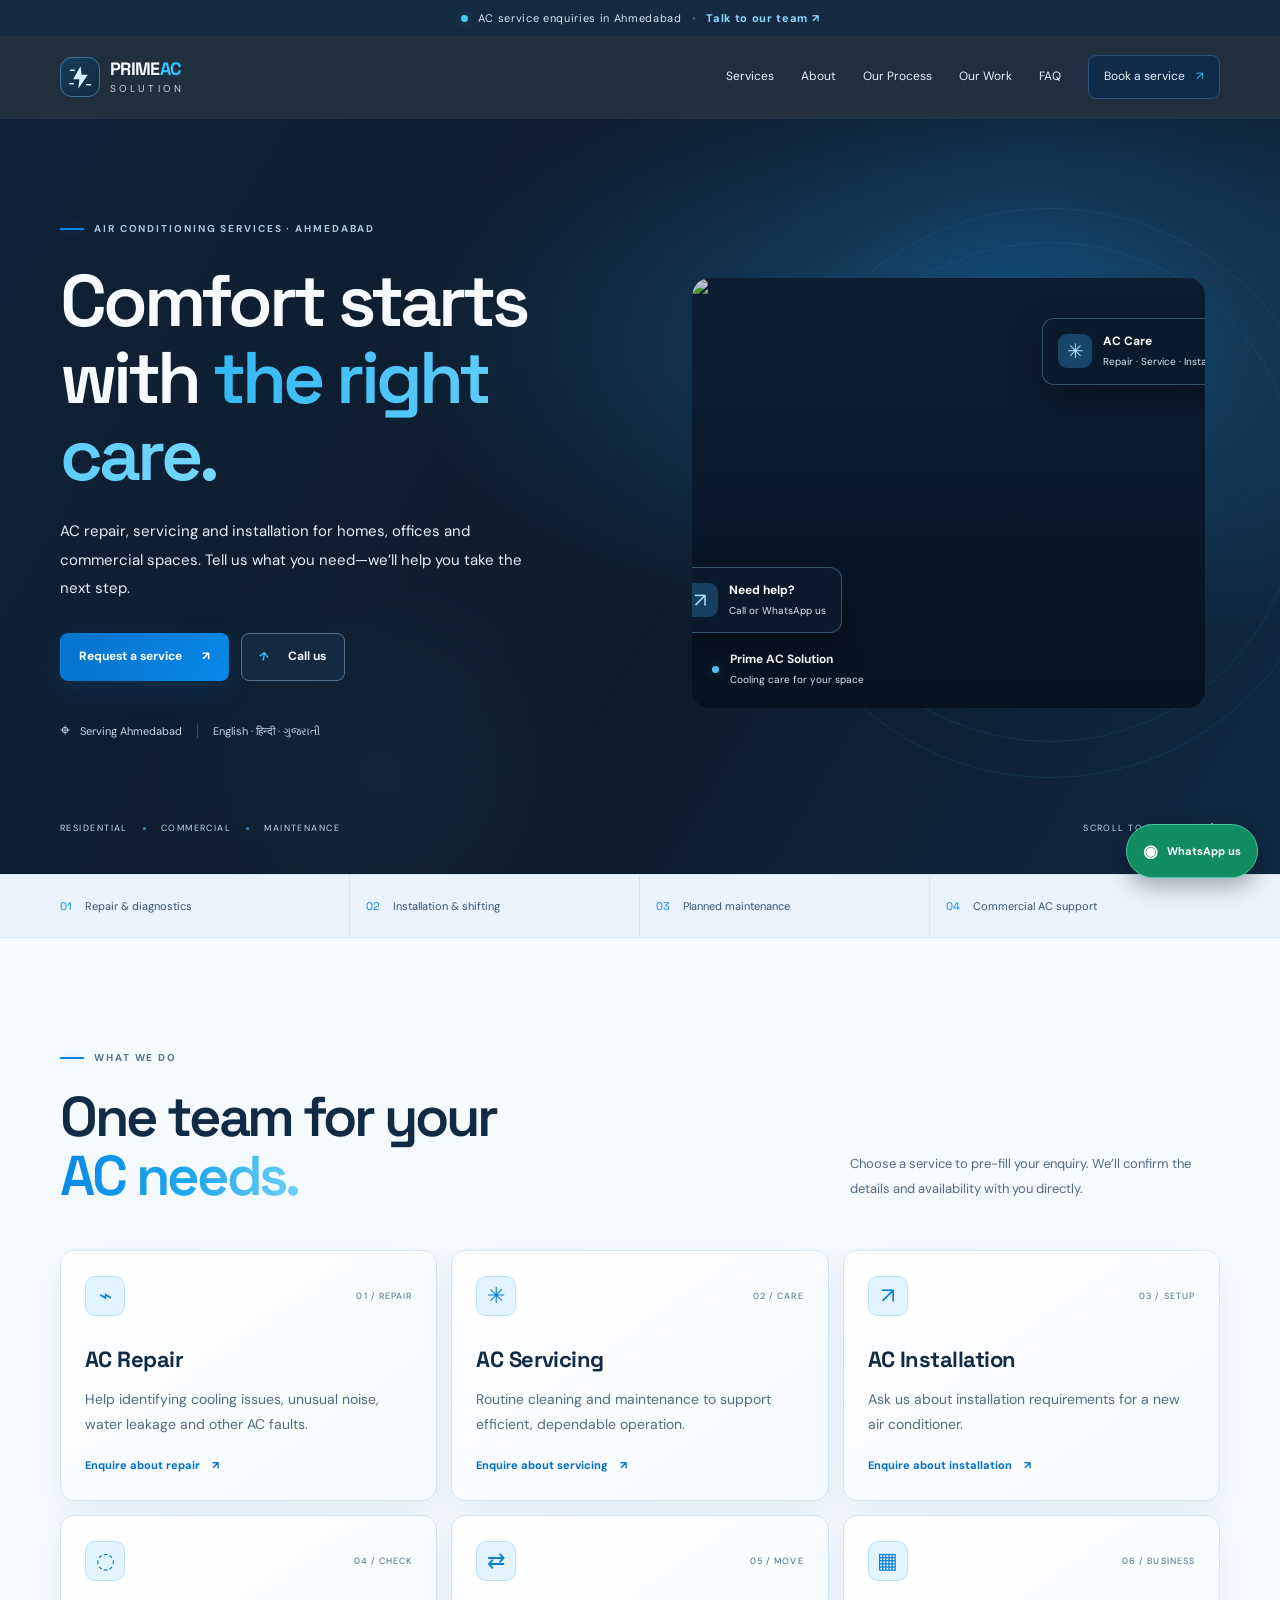
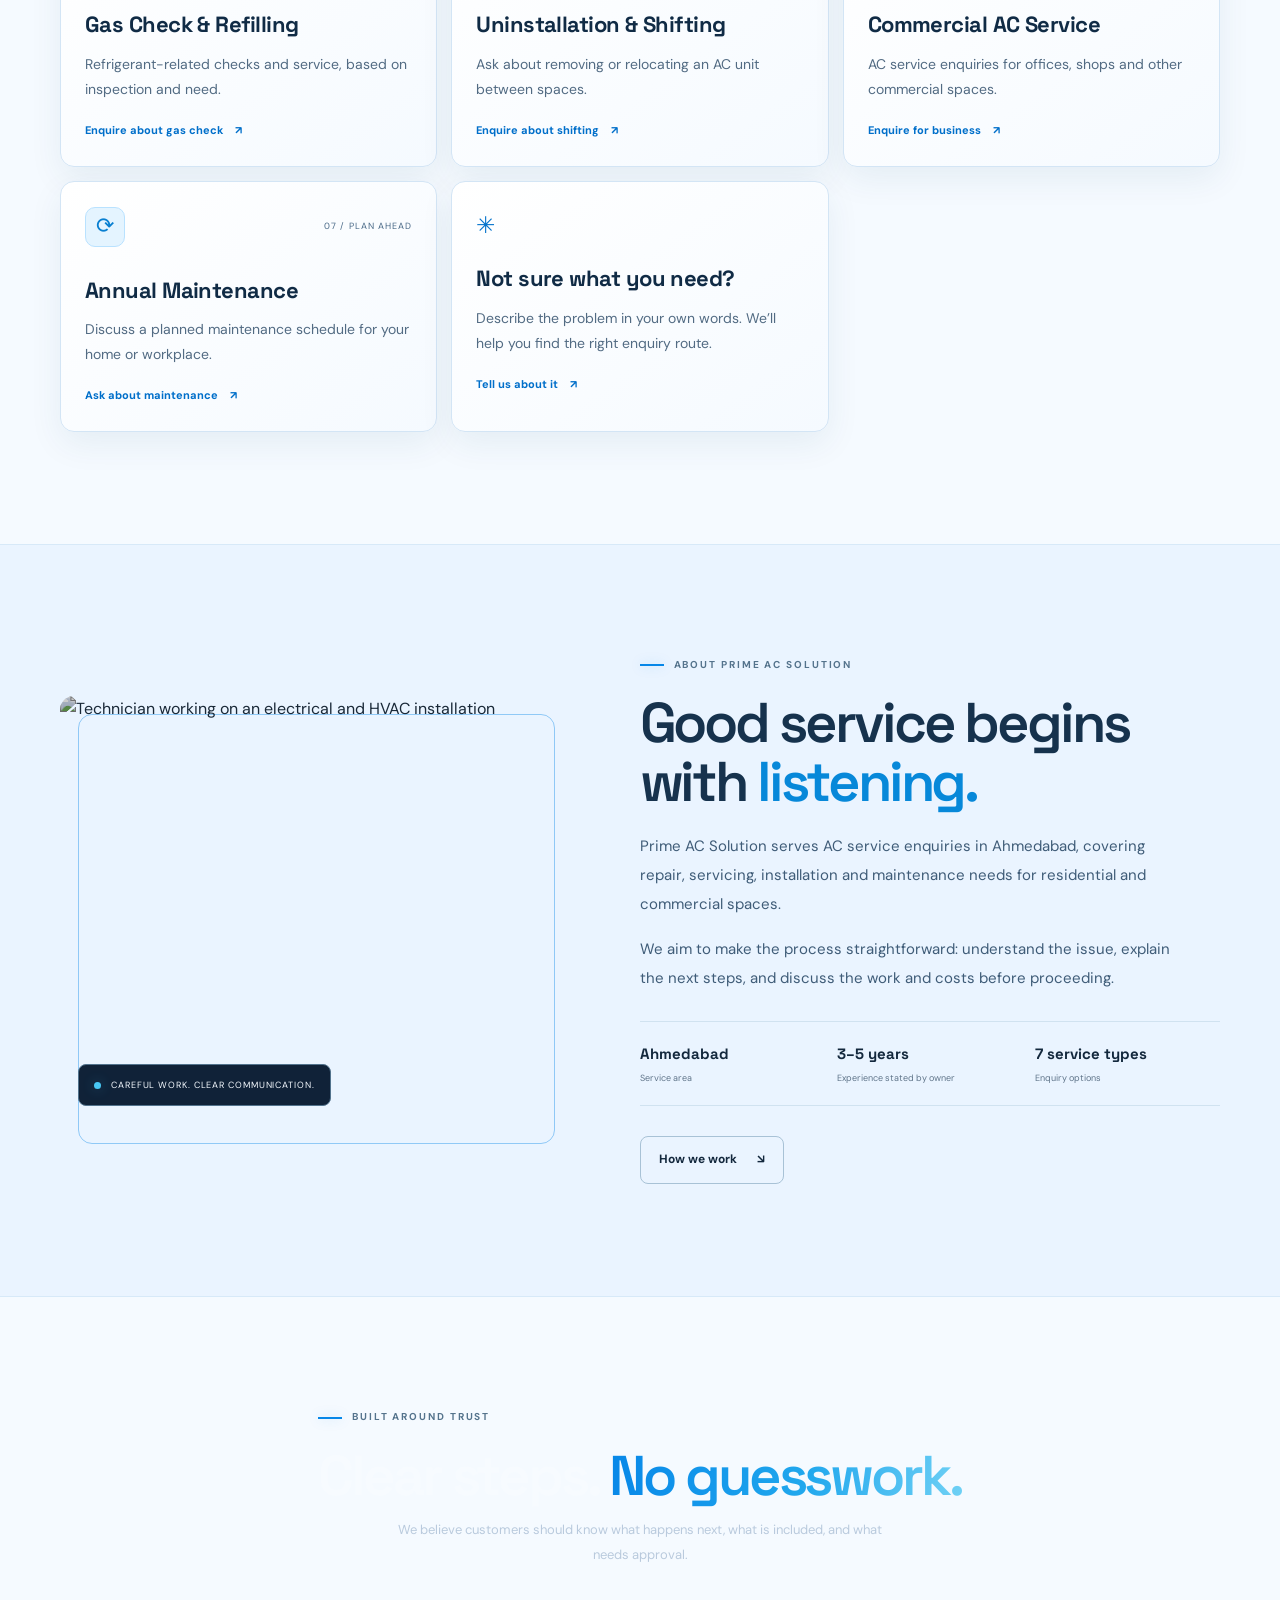
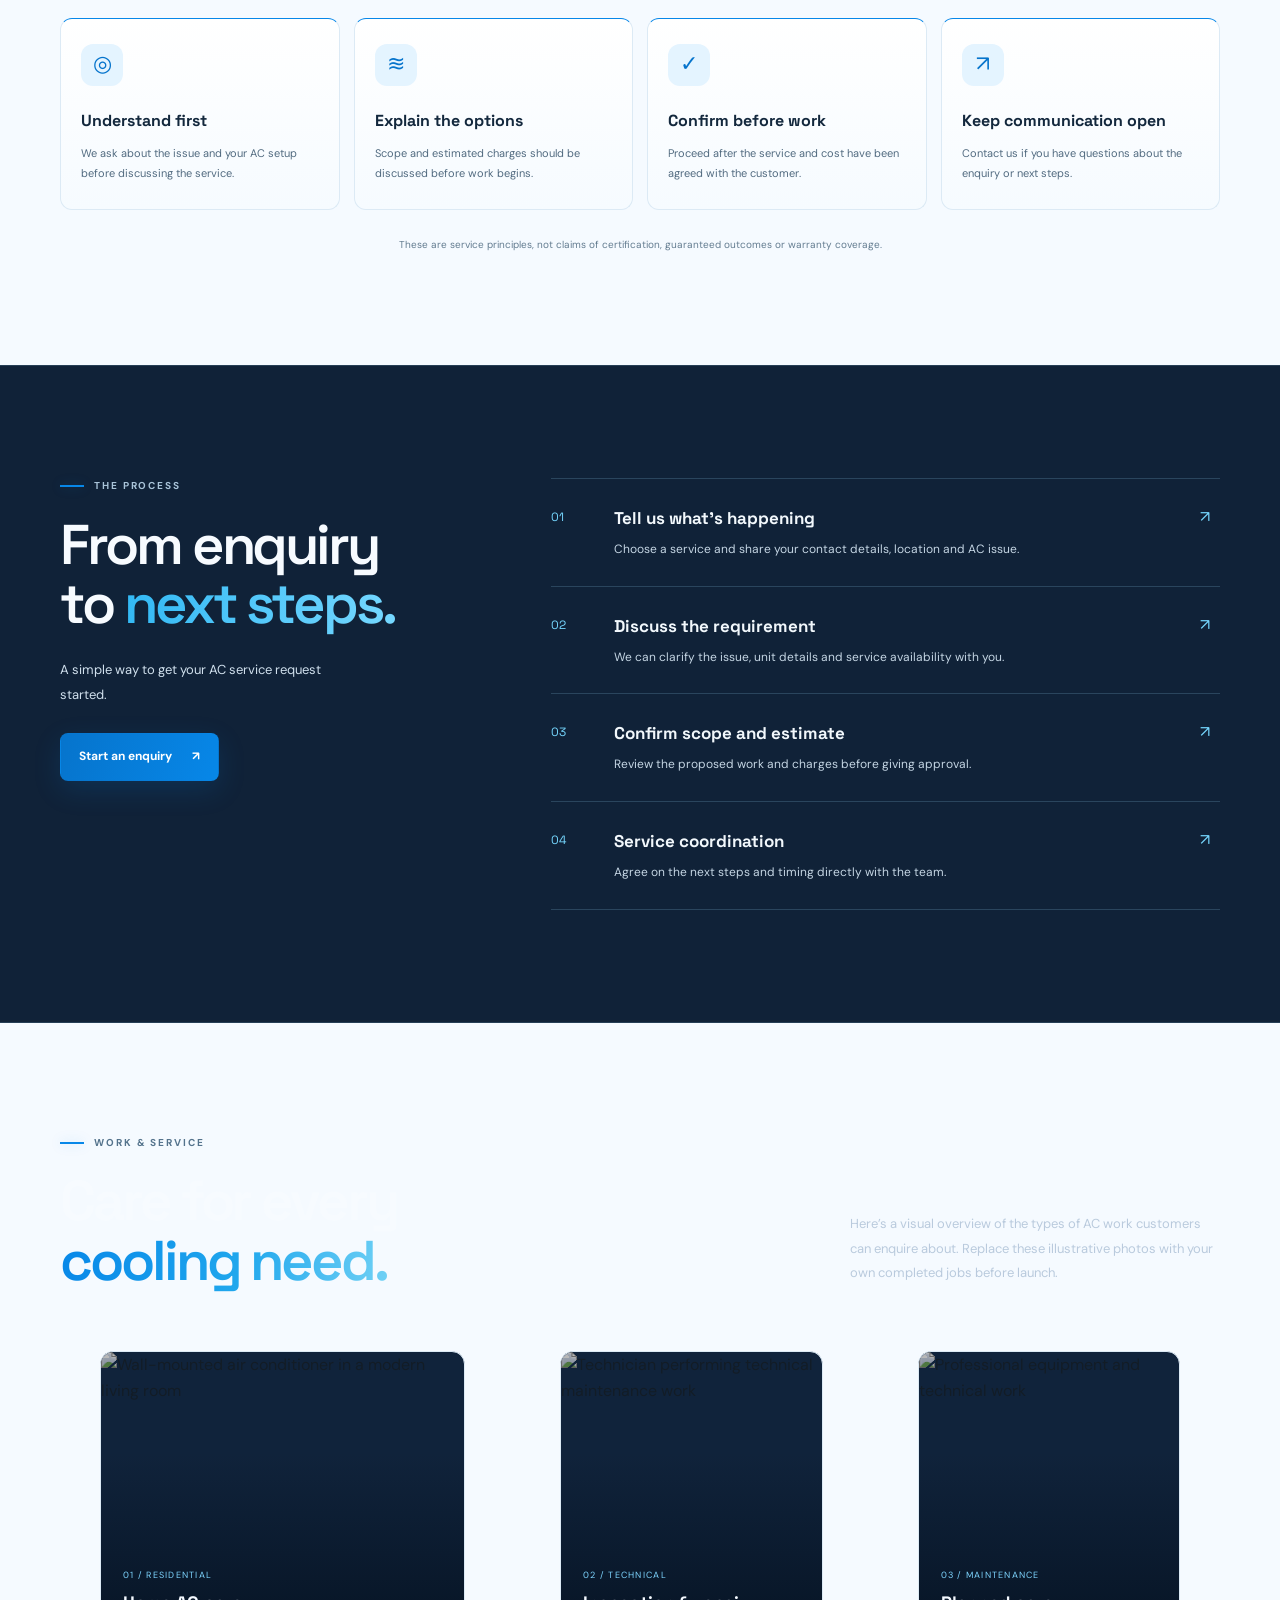
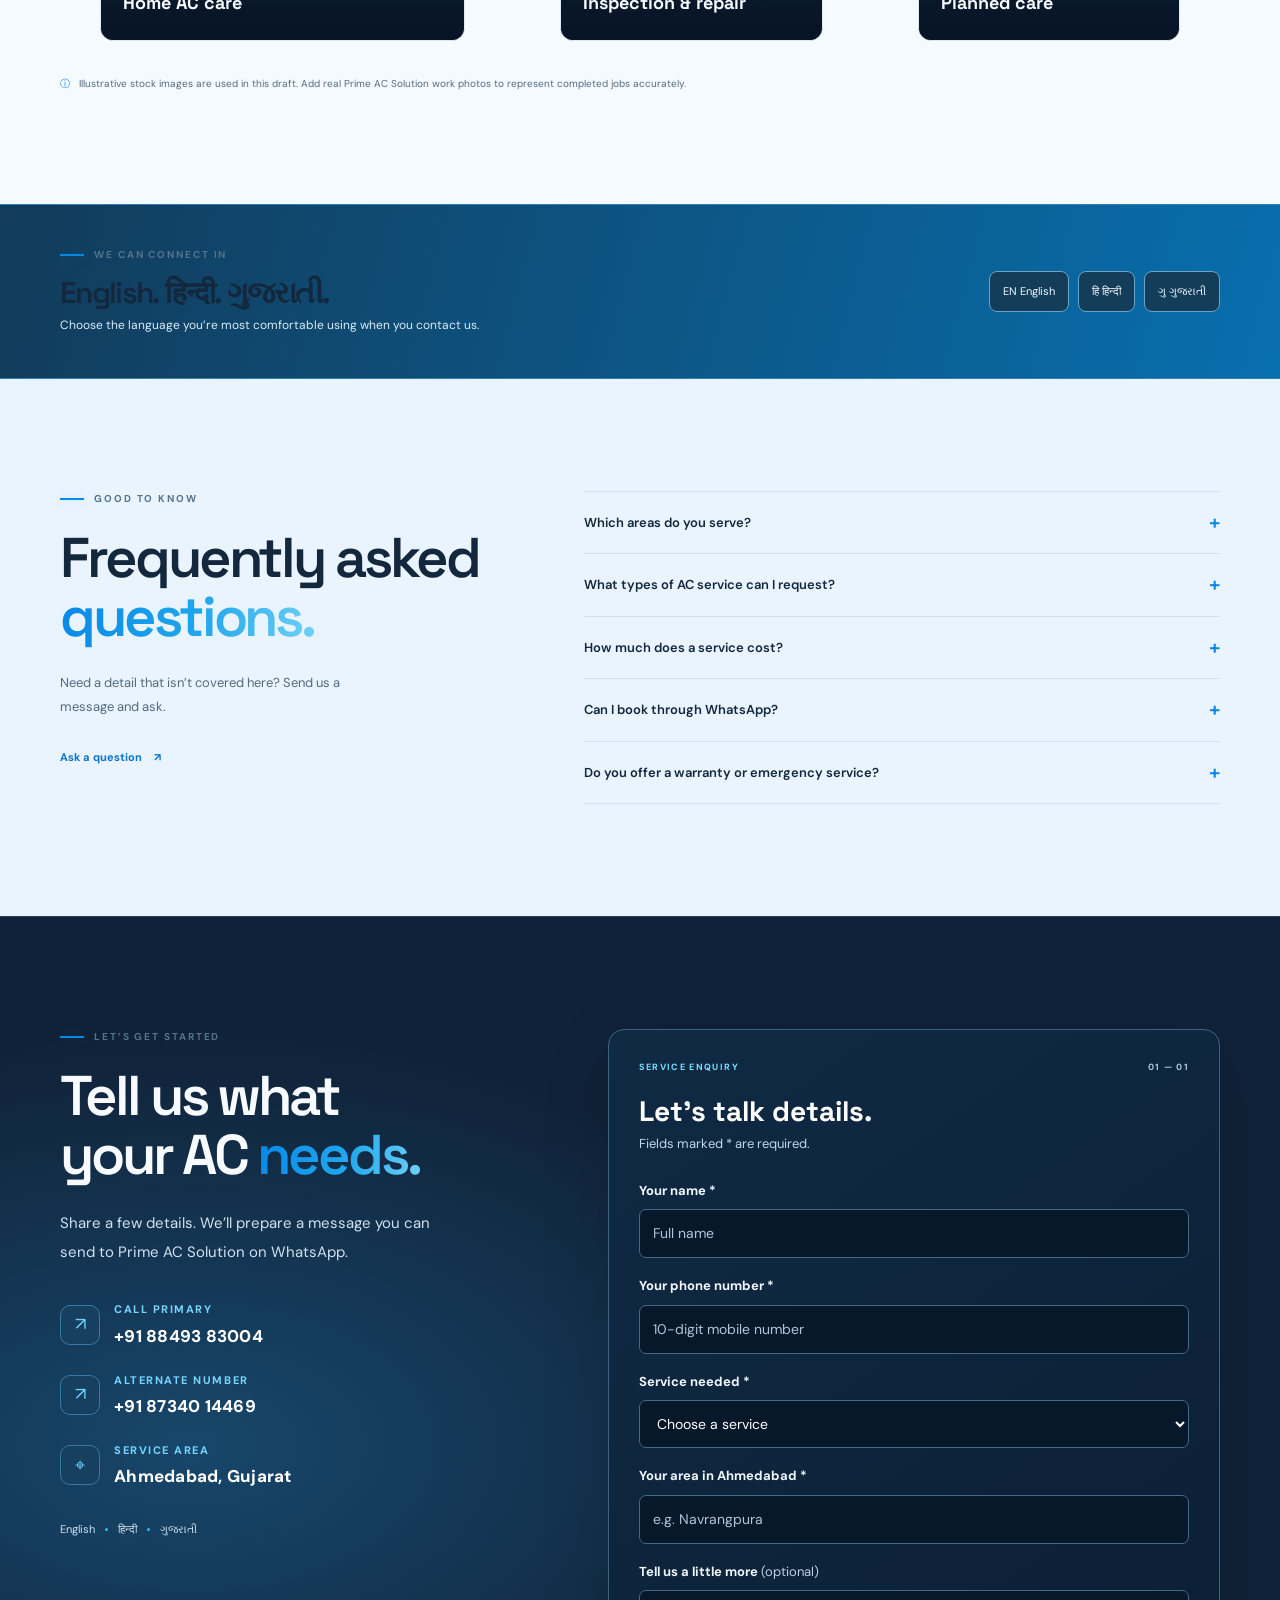
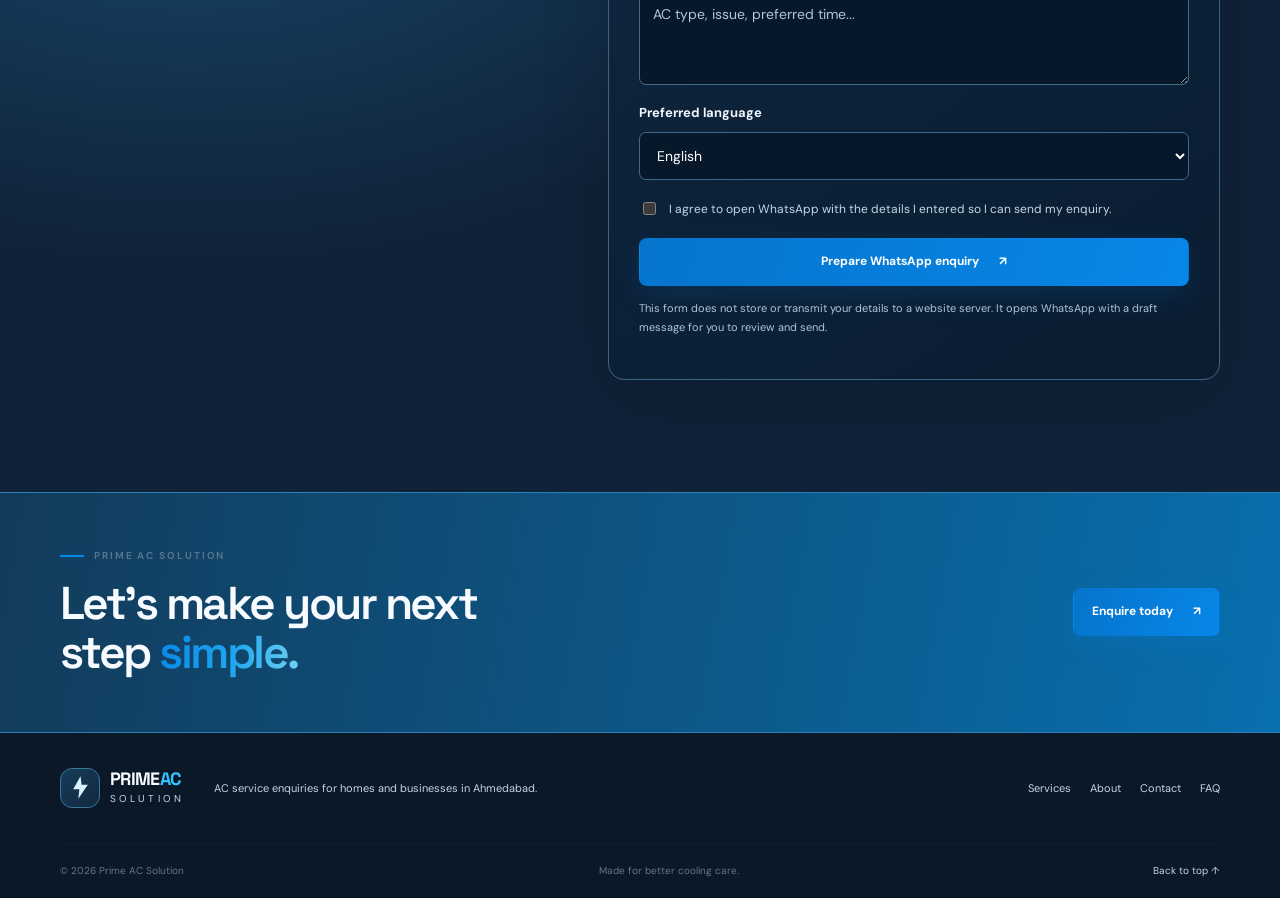
==== index.html @ 71dcffc2 "Add files via upload" ====
<!DOCTYPE html>
<html lang="en">
<head>
  <meta charset="UTF-8">
  <meta name="viewport" content="width=device-width, initial-scale=1.0">
  <meta name="theme-color" content="#071426">
  <meta name="description" content="Prime AC Solution provides AC repair, servicing, installation, refrigerant checks, shifting, commercial AC service and annual maintenance in Ahmedabad. Contact us by phone or WhatsApp.">
  <meta name="keywords" content="AC repair Ahmedabad, AC service Ahmedabad, AC installation, commercial AC maintenance, Prime AC Solution">
  <meta property="og:title" content="Prime AC Solution | Cooling, Done Right">
  <meta property="og:description" content="AC repair, servicing and installation in Ahmedabad. Call or WhatsApp to enquire.">
  <meta property="og:type" content="website">
  <title>Prime AC Solution | AC Repair & Service in Ahmedabad</title>
  <link rel="preconnect" href="https://fonts.googleapis.com">
  <link rel="preconnect" href="https://fonts.gstatic.com" crossorigin>
  <link href="https://fonts.googleapis.com/css2?family=DM+Sans:wght@400;500;600;700&family=Space+Grotesk:wght@400;500;600;700&display=swap" rel="stylesheet">
  <link rel="stylesheet" href="style.css">
  <script type="application/ld+json">
  {
    "@context": "https://schema.org",
    "@type": "HVACBusiness",
    "name": "Prime AC Solution",
    "telephone": "+918849383004",
    "areaServed": {"@type":"City","name":"Ahmedabad"},
    "description": "Air conditioning repair, servicing, installation and maintenance enquiries in Ahmedabad."
  }
  </script>
</head>
<body>
  <div class="announcement"><span class="pulse-dot"></span> AC service enquiries in Ahmedabad <span class="announcement-sep">•</span> <a href="#contact">Talk to our team <span aria-hidden="true">↗</span></a></div>
  <header class="site-header" id="top">
    <nav class="nav wrap" aria-label="Main navigation">
      <a class="brand" href="#top" aria-label="Prime AC Solution home">
        <span class="brand-mark"><svg viewBox="0 0 48 48" aria-hidden="true"><path d="M24 4 11 27h11l-2 17 17-25H26l-2-15Z" fill="currentColor"/><path d="M6 11h7M35 37h7M5 35h6" stroke="currentColor" stroke-width="2.5" stroke-linecap="round"/></svg></span>
        <span class="brand-copy"><strong>PRIME<span>AC</span></strong><small>SOLUTION</small></span>
      </a>
      <button class="nav-toggle" id="navToggle" aria-expanded="false" aria-controls="navLinks" aria-label="Open menu"><span></span><span></span></button>
      <div class="nav-links" id="navLinks">
        <a href="#services">Services</a><a href="#about">About</a><a href="#process">Our Process</a><a href="#work">Our Work</a><a href="#faq">FAQ</a>
        <a class="nav-cta" href="#contact">Book a service <span>↗</span></a>
      </div>
    </nav>
  </header>

  <main>
    <section class="hero section-pad" id="home">
      <div class="hero-glow glow-one"></div><div class="hero-glow glow-two"></div>
      <div class="wrap hero-grid">
        <div class="hero-copy reveal">
          <div class="eyebrow"><span class="eyebrow-line"></span> AIR CONDITIONING SERVICES · AHMEDABAD</div>
          <h1>Comfort starts<br>with <span class="gradient-text">the right care.</span></h1>
          <p class="hero-lede">AC repair, servicing and installation for homes, offices and commercial spaces. Tell us what you need—we’ll help you take the next step.</p>
          <div class="hero-actions">
            <a class="button button-primary" href="#contact">Request a service <span>↗</span></a>
            <a class="button button-ghost" href="tel:+918849383004"><span class="phone-icon">↗</span> Call us</a>
          </div>
          <div class="hero-meta"><span class="meta-icon">⌖</span><span>Serving Ahmedabad</span><span class="meta-divider"></span><span>English · हिन्दी · ગુજરાતી</span></div>
        </div>
        <div class="hero-visual reveal reveal-delay">
          <div class="visual-frame">
            <img src="assets/ac-wallpaper.jpg" alt="Wall-mounted split air conditioner in a modern dark blue living room" fetchpriority="high">
            <div class="visual-shade"></div>
            <div class="visual-label"><span class="status-light"></span><span><b>Prime AC Solution</b><small>Cooling care for your space</small></span></div>
            <div class="floating-chip chip-top"><span class="chip-icon">✳</span><span><b>AC Care</b><small>Repair · Service · Install</small></span></div>
            <div class="floating-chip chip-bottom"><span class="chip-icon blue-icon">↗</span><span><b>Need help?</b><small>Call or WhatsApp us</small></span></div>
            <div class="visual-outline"></div>
          </div>
          <div class="hero-orbit orbit-a"></div><div class="hero-orbit orbit-b"></div>
        </div>
      </div>
      <div class="wrap hero-bottom"><span>RESIDENTIAL</span><i></i><span>COMMERCIAL</span><i></i><span>MAINTENANCE</span><div class="scroll-cue">SCROLL TO EXPLORE <span>↓</span></div></div>
    </section>

    <section class="service-strip">
      <div class="wrap strip-inner"><div><span class="strip-number">01</span><span>Repair & diagnostics</span></div><div><span class="strip-number">02</span><span>Installation & shifting</span></div><div><span class="strip-number">03</span><span>Planned maintenance</span></div><div><span class="strip-number">04</span><span>Commercial AC support</span></div></div>
    </section>

    <section class="section-pad services-section" id="services">
      <div class="wrap">
        <div class="section-heading reveal"><div><div class="eyebrow"><span class="eyebrow-line"></span> WHAT WE DO</div><h2>One team for your<br><span class="gradient-text">AC needs.</span></h2></div><p>Choose a service to pre-fill your enquiry. We’ll confirm the details and availability with you directly.</p></div>
        <div class="services-grid">
          <article class="service-card reveal"><div class="service-top"><span class="service-icon">⌁</span><span class="service-index">01 / REPAIR</span></div><h3>AC Repair</h3><p>Help identifying cooling issues, unusual noise, water leakage and other AC faults.</p><button class="text-link service-select" data-service="AC Repair">Enquire about repair <span>↗</span></button><div class="card-glow"></div></article>
          <article class="service-card reveal"><div class="service-top"><span class="service-icon">✳</span><span class="service-index">02 / CARE</span></div><h3>AC Servicing</h3><p>Routine cleaning and maintenance to support efficient, dependable operation.</p><button class="text-link service-select" data-service="AC Servicing">Enquire about servicing <span>↗</span></button><div class="card-glow"></div></article>
          <article class="service-card reveal"><div class="service-top"><span class="service-icon">↗</span><span class="service-index">03 / SETUP</span></div><h3>AC Installation</h3><p>Ask us about installation requirements for a new air conditioner.</p><button class="text-link service-select" data-service="AC Installation">Enquire about installation <span>↗</span></button><div class="card-glow"></div></article>
          <article class="service-card reveal"><div class="service-top"><span class="service-icon">◌</span><span class="service-index">04 / CHECK</span></div><h3>Gas Check & Refilling</h3><p>Refrigerant-related checks and service, based on inspection and need.</p><button class="text-link service-select" data-service="Gas Check & Refilling">Enquire about gas check <span>↗</span></button><div class="card-glow"></div></article>
          <article class="service-card reveal"><div class="service-top"><span class="service-icon">⇄</span><span class="service-index">05 / MOVE</span></div><h3>Uninstallation & Shifting</h3><p>Ask about removing or relocating an AC unit between spaces.</p><button class="text-link service-select" data-service="Uninstallation & Shifting">Enquire about shifting <span>↗</span></button><div class="card-glow"></div></article>
          <article class="service-card reveal"><div class="service-top"><span class="service-icon">▦</span><span class="service-index">06 / BUSINESS</span></div><h3>Commercial AC Service</h3><p>AC service enquiries for offices, shops and other commercial spaces.</p><button class="text-link service-select" data-service="Commercial AC Service">Enquire for business <span>↗</span></button><div class="card-glow"></div></article>
          <article class="service-card service-card-wide reveal"><div class="service-top"><span class="service-icon">⟳</span><span class="service-index">07 / PLAN AHEAD</span></div><h3>Annual Maintenance</h3><p>Discuss a planned maintenance schedule for your home or workplace.</p><button class="text-link service-select" data-service="Annual Maintenance">Ask about maintenance <span>↗</span></button><div class="card-glow"></div></article>
          <article class="service-card service-note reveal"><span class="note-spark">✳</span><h3>Not sure what you need?</h3><p>Describe the problem in your own words. We’ll help you find the right enquiry route.</p><a class="text-link" href="#contact">Tell us about it <span>↗</span></a></article>
        </div>
      </div>
    </section>

    <section class="about-section section-pad" id="about">
      <div class="wrap about-grid">
        <div class="about-visual reveal">
          <img src="https://images.unsplash.com/photo-1621905251189-08b45d6a269e?auto=format&fit=crop&w=1100&q=85" alt="Technician working on an electrical and HVAC installation" loading="lazy">
          <div class="about-photo-tag"><span class="tag-dot"></span> CAREFUL WORK. CLEAR COMMUNICATION.</div>
          <div class="about-deco"></div>
        </div>
        <div class="about-copy reveal reveal-delay">
          <div class="eyebrow"><span class="eyebrow-line"></span> ABOUT PRIME AC SOLUTION</div>
          <h2>Good service begins<br>with <span class="gradient-text">listening.</span></h2>
          <p>Prime AC Solution serves AC service enquiries in Ahmedabad, covering repair, servicing, installation and maintenance needs for residential and commercial spaces.</p>
          <p>We aim to make the process straightforward: understand the issue, explain the next steps, and discuss the work and costs before proceeding.</p>
          <div class="about-facts"><div><b>Ahmedabad</b><span>Service area</span></div><div><b>3–5 years</b><span>Experience stated by owner</span></div><div><b>7 service types</b><span>Enquiry options</span></div></div>
          <a class="button button-outline" href="#process">How we work <span>↘</span></a>
        </div>
      </div>
    </section>

    <section class="trust-section section-pad">
      <div class="wrap">
        <div class="section-heading centered reveal"><div><div class="eyebrow"><span class="eyebrow-line"></span> BUILT AROUND TRUST</div><h2>Clear steps. <span class="gradient-text">No guesswork.</span></h2></div><p>We believe customers should know what happens next, what is included, and what needs approval.</p></div>
        <div class="trust-grid">
          <div class="trust-item reveal"><span class="trust-icon">◎</span><h3>Understand first</h3><p>We ask about the issue and your AC setup before discussing the service.</p></div>
          <div class="trust-item reveal"><span class="trust-icon">≋</span><h3>Explain the options</h3><p>Scope and estimated charges should be discussed before work begins.</p></div>
          <div class="trust-item reveal"><span class="trust-icon">✓</span><h3>Confirm before work</h3><p>Proceed after the service and cost have been agreed with the customer.</p></div>
          <div class="trust-item reveal"><span class="trust-icon">↗</span><h3>Keep communication open</h3><p>Contact us if you have questions about the enquiry or next steps.</p></div>
        </div>
        <p class="trust-footnote">These are service principles, not claims of certification, guaranteed outcomes or warranty coverage.</p>
      </div>
    </section>

    <section class="process-section section-pad" id="process">
      <div class="wrap process-grid">
        <div class="process-intro reveal"><div class="eyebrow"><span class="eyebrow-line"></span> THE PROCESS</div><h2>From enquiry<br>to <span class="gradient-text">next steps.</span></h2><p>A simple way to get your AC service request started.</p><a href="#contact" class="button button-primary">Start an enquiry <span>↗</span></a></div>
        <div class="process-list">
          <article class="process-step reveal"><span class="process-no">01</span><div><h3>Tell us what’s happening</h3><p>Choose a service and share your contact details, location and AC issue.</p></div><span class="process-arrow">↗</span></article>
          <article class="process-step reveal"><span class="process-no">02</span><div><h3>Discuss the requirement</h3><p>We can clarify the issue, unit details and service availability with you.</p></div><span class="process-arrow">↗</span></article>
          <article class="process-step reveal"><span class="process-no">03</span><div><h3>Confirm scope and estimate</h3><p>Review the proposed work and charges before giving approval.</p></div><span class="process-arrow">↗</span></article>
          <article class="process-step reveal"><span class="process-no">04</span><div><h3>Service coordination</h3><p>Agree on the next steps and timing directly with the team.</p></div><span class="process-arrow">↗</span></article>
        </div>
      </div>
    </section>

    <section class="work-section section-pad" id="work">
      <div class="wrap">
        <div class="section-heading reveal"><div><div class="eyebrow"><span class="eyebrow-line"></span> WORK & SERVICE</div><h2>Care for every<br><span class="gradient-text">cooling need.</span></h2></div><p>Here’s a visual overview of the types of AC work customers can enquire about. Replace these illustrative photos with your own completed jobs before launch.</p></div>
        <div class="work-grid">
          <figure class="work-card work-large reveal"><img src="assets/ac-wallpaper.jpg" alt="Wall-mounted air conditioner in a modern living room" loading="lazy"><figcaption><span>01 / RESIDENTIAL</span><b>Home AC care</b></figcaption></figure>
          <figure class="work-card reveal"><img src="https://images.unsplash.com/photo-1581092160562-40aa08e78837?auto=format&fit=crop&w=900&q=80" alt="Technician performing technical maintenance work" loading="lazy"><figcaption><span>02 / TECHNICAL</span><b>Inspection & repair</b></figcaption></figure>
          <figure class="work-card reveal"><img src="https://images.unsplash.com/photo-1581092921461-eab62e97a780?auto=format&fit=crop&w=900&q=80" alt="Professional equipment and technical work" loading="lazy"><figcaption><span>03 / MAINTENANCE</span><b>Planned care</b></figcaption></figure>
        </div>
        <div class="gallery-notice"><span>ⓘ</span> Illustrative stock images are used in this draft. Add real Prime AC Solution work photos to represent completed jobs accurately.</div>
      </div>
    </section>

    <section class="language-section">
      <div class="wrap language-inner"><div><div class="eyebrow"><span class="eyebrow-line"></span> WE CAN CONNECT IN</div><h2>English. हिन्दी. ગુજરાતી.</h2><p>Choose the language you’re most comfortable using when you contact us.</p></div><div class="language-badges"><span>EN English</span><span>हि हिन्दी</span><span>ગુ ગુજરાતી</span></div></div>
    </section>

    <section class="faq-section section-pad" id="faq">
      <div class="wrap faq-grid">
        <div class="reveal"><div class="eyebrow"><span class="eyebrow-line"></span> GOOD TO KNOW</div><h2>Frequently asked<br><span class="gradient-text">questions.</span></h2><p>Need a detail that isn’t covered here? Send us a message and ask.</p><a href="#contact" class="text-link">Ask a question <span>↗</span></a></div>
        <div class="faq-list reveal reveal-delay">
          <details><summary>Which areas do you serve?<span>+</span></summary><p>Prime AC Solution currently lists Ahmedabad as its service area. Contact us with your locality to confirm availability.</p></details>
          <details><summary>What types of AC service can I request?<span>+</span></summary><p>You can enquire about AC repair, servicing, installation, gas checks and refilling, uninstallation and shifting, commercial AC service, and annual maintenance.</p></details>
          <details><summary>How much does a service cost?<span>+</span></summary><p>Costs depend on the AC, issue and work required. Contact us with details so the scope and estimate can be discussed before work begins.</p></details>
          <details><summary>Can I book through WhatsApp?<span>+</span></summary><p>Yes. Fill in the enquiry form and it will prepare a WhatsApp message for you to review and send. Your request is not submitted until you send that message.</p></details>
          <details><summary>Do you offer a warranty or emergency service?<span>+</span></summary><p>Please contact the team to confirm current warranty terms, urgent availability and any applicable conditions.</p></details>
        </div>
      </div>
    </section>

    <section class="contact-section section-pad" id="contact">
      <div class="wrap contact-grid">
        <div class="contact-copy reveal"><div class="eyebrow"><span class="eyebrow-line"></span> LET’S GET STARTED</div><h2>Tell us what<br>your AC <span class="gradient-text">needs.</span></h2><p>Share a few details. We’ll prepare a message you can send to Prime AC Solution on WhatsApp.</p>
          <div class="contact-method"><span class="method-icon">↗</span><div><small>CALL PRIMARY</small><a href="tel:+918849383004">+91 88493 83004</a></div></div>
          <div class="contact-method"><span class="method-icon">↗</span><div><small>ALTERNATE NUMBER</small><a href="tel:+918734014469">+91 87340 14469</a></div></div>
          <div class="contact-method"><span class="method-icon">⌖</span><div><small>SERVICE AREA</small><span>Ahmedabad, Gujarat</span></div></div>
          <div class="contact-language">English <i></i> हिन्दी <i></i> ગુજરાતી</div>
        </div>
        <form class="booking-form reveal reveal-delay" id="bookingForm">
          <div class="form-top"><span>SERVICE ENQUIRY</span><span class="form-step">01 — 01</span></div>
          <h3>Let’s talk details.</h3>
          <p class="form-intro">Fields marked * are required.</p>
          <div class="form-row"><label for="name">Your name *</label><input id="name" name="name" autocomplete="name" placeholder="Full name" required maxlength="80"></div>
          <div class="form-row"><label for="phone">Your phone number *</label><input id="phone" name="phone" type="tel" inputmode="tel" autocomplete="tel" placeholder="10-digit mobile number" required pattern="[0-9 +()-]{10,18}" maxlength="18"></div>
          <div class="form-row"><label for="service">Service needed *</label><select id="service" name="service" required><option value="">Choose a service</option><option>AC Repair</option><option>AC Servicing</option><option>AC Installation</option><option>Gas Check & Refilling</option><option>Uninstallation & Shifting</option><option>Commercial AC Service</option><option>Annual Maintenance</option><option>Not sure / Other</option></select></div>
          <div class="form-row"><label for="locality">Your area in Ahmedabad *</label><input id="locality" name="locality" placeholder="e.g. Navrangpura" required maxlength="100"></div>
          <div class="form-row"><label for="message">Tell us a little more <span>(optional)</span></label><textarea id="message" name="message" rows="3" placeholder="AC type, issue, preferred time..." maxlength="600"></textarea></div>
          <div class="form-row"><label for="language">Preferred language</label><select id="language" name="language"><option>English</option><option>Hindi</option><option>Gujarati</option></select></div>
          <label class="consent"><input type="checkbox" id="consent" required><span>I agree to open WhatsApp with the details I entered so I can send my enquiry.</span></label>
          <button class="button button-primary form-submit" type="submit">Prepare WhatsApp enquiry <span>↗</span></button>
          <p class="form-privacy">This form does not store or transmit your details to a website server. It opens WhatsApp with a draft message for you to review and send.</p>
          <p class="form-status" id="formStatus" role="status" aria-live="polite"></p>
        </form>
      </div>
    </section>

    <section class="final-cta"><div class="wrap final-cta-inner"><div><div class="eyebrow"><span class="eyebrow-line"></span> PRIME AC SOLUTION</div><h2>Let’s make your next<br>step <span class="gradient-text">simple.</span></h2></div><a class="button button-primary" href="#contact">Enquire today <span>↗</span></a></div></section>
  </main>

  <footer class="footer">
    <div class="wrap footer-main">
      <a class="brand footer-brand" href="#top"><span class="brand-mark"><svg viewBox="0 0 48 48" aria-hidden="true"><path d="M24 4 11 27h11l-2 17 17-25H26l-2-15Z" fill="currentColor"/></svg></span><span class="brand-copy"><strong>PRIME<span>AC</span></strong><small>SOLUTION</small></span></a>
      <p>AC service enquiries for homes and businesses in Ahmedabad.</p>
      <div class="footer-links"><a href="#services">Services</a><a href="#about">About</a><a href="#contact">Contact</a><a href="#faq">FAQ</a></div>
    </div>
    <div class="wrap footer-bottom"><span>© <span id="year"></span> Prime AC Solution</span><span>Made for better cooling care.</span><a href="#top">Back to top ↑</a></div>
  </footer>

  <a class="floating-whatsapp" id="floatingWhatsApp" href="https://wa.me/918849383004" target="_blank" rel="noopener noreferrer" aria-label="Contact Prime AC Solution on WhatsApp"><span class="wa-symbol">◉</span><span>WhatsApp us</span></a>
  <button class="back-top" id="backTop" aria-label="Back to top">↑</button>
  <script src="script.js"></script>
</body>
</html>
---- style.css ----
:root {
  --bg: #071426; --bg-deep: #050d19; --panel: #0b1b30; --panel-2: #10233b;
  --blue: #248dff; --cyan: #53d5ff; --text: #f2f7ff; --muted: #9bacbf;
  --line: rgba(151, 184, 221, .16); --white: #fff; --radius: 18px;
  --font: "DM Sans", sans-serif; --display: "Space Grotesk", sans-serif;
}
* { box-sizing: border-box; }
html { scroll-behavior: smooth; scroll-padding-top: 90px; }
body { margin: 0; background: var(--bg); color: var(--text); font-family: var(--font); line-height: 1.65; overflow-x: hidden; }
body::selection { background: var(--blue); color: white; }
a { color: inherit; text-decoration: none; }
button, input, textarea, select { font: inherit; }
button, a { -webkit-tap-highlight-color: transparent; }
img { display: block; max-width: 100%; }
.wrap { width: min(1160px, calc(100% - 48px)); margin-inline: auto; }
.section-pad { padding: 112px 0; }
.announcement { display:flex; justify-content:center; align-items:center; gap:10px; min-height:36px; padding:7px 15px; background:#0c2038; color:#c3d5e9; font-size:11px; letter-spacing:.06em; }
.announcement a { color:var(--cyan); font-weight:700; }
.announcement-sep { color:#47617d; }
.pulse-dot,.status-light,.tag-dot { width:7px;height:7px;border-radius:50%;background:#4ee5a1;box-shadow:0 0 13px #4ee5a177;display:inline-block; }
.site-header { position:sticky; top:0; z-index:50; background:rgba(5,13,25,.82); backdrop-filter:blur(18px); border-bottom:1px solid var(--line); }
.nav { display:flex; align-items:center; justify-content:space-between; min-height:82px; gap:25px; }
.brand { display:inline-flex; align-items:center; gap:10px; flex-shrink:0; }
.brand-mark { width:40px;height:40px;display:grid;place-items:center;color:var(--cyan);background:linear-gradient(135deg,#123c67,#0a1d34);border:1px solid #2e75a7;border-radius:12px; }
.brand-mark svg { width:27px; }
.brand-copy { display:grid; line-height:1.05; }
.brand-copy strong { font-family:var(--display);font-size:18px;letter-spacing:.04em; }
.brand-copy strong span { color:var(--cyan); }
.brand-copy small { margin-top:5px;font-size:9px;letter-spacing:.32em;color:#91a8c1; }
.nav-links { display:flex;align-items:center;gap:27px;font-size:12px;color:#bac9da; }
.nav-links > a:not(.nav-cta):hover { color:var(--cyan); }
.nav-cta { padding:11px 15px;border:1px solid #2a527b;border-radius:8px;color:white;background:#102b48; }
.nav-cta span { color:var(--cyan);margin-left:8px; }
.nav-toggle { display:none; background:none;border:0;color:white; }
.hero { position:relative; overflow:hidden; padding-top:92px;padding-bottom:32px; background:radial-gradient(ellipse at 78% 30%,#0b2a4b 0,transparent 42%),linear-gradient(120deg,#071426 0%,#07172b 55%,#081b31 100%); }
.hero-grid { display:grid;grid-template-columns:1.02fr .98fr;align-items:center;gap:45px;min-height:500px;position:relative;z-index:2; }
.hero-copy { padding:10px 0 38px; }
.eyebrow { display:flex;align-items:center;gap:10px;color:#9fb6ce;font-size:10px;font-weight:700;letter-spacing:.19em; }
.eyebrow-line { width:24px;height:2px;background:var(--cyan);box-shadow:0 0 12px #53d5ff66; }
h1,h2,h3,p { margin-top:0; }
h1,h2 { font-family:var(--display);letter-spacing:-.055em;line-height:1.06;font-weight:600; }
h1 { margin:24px 0;font-size:clamp(48px,5.7vw,76px); }
h2 { font-size:clamp(36px,4.4vw,56px);margin:20px 0; }
.gradient-text { color:var(--cyan);background:linear-gradient(100deg,#f4f9ff 0%,#64d7ff 42%,#2788ff 100%);background-clip:text;-webkit-background-clip:text;-webkit-text-fill-color:transparent; }
.hero-lede { color:#a8b9cc;max-width:490px;font-size:15px;line-height:1.9; }
.hero-actions { display:flex;gap:12px;flex-wrap:wrap;margin-top:30px; }
.button { display:inline-flex;align-items:center;justify-content:center;gap:20px;min-height:48px;padding:13px 18px;border-radius:8px;font-weight:700;font-size:12px;cursor:pointer;transition:transform .25s,box-shadow .25s,background .25s;border:1px solid transparent; }
.button:hover { transform:translateY(-3px); }
.button-primary { color:white;background:linear-gradient(110deg,#1477e7,#26a9ff);box-shadow:0 9px 28px #087be533; }
.button-primary:hover { box-shadow:0 13px 34px #087be566; }
.button-ghost,.button-outline { color:#e5effb;border-color:#35516e;background:#0a1b30; }
.button-ghost:hover,.button-outline:hover { border-color:var(--cyan); }
.phone-icon { color:var(--cyan);transform:rotate(-35deg); }
.hero-meta { display:flex;align-items:center;gap:10px;color:#8298b0;font-size:11px;margin-top:35px; }
.meta-icon { color:var(--cyan);font-size:18px; }.meta-divider { height:14px;width:1px;background:#334a63;margin:0 5px; }
.hero-visual { position:relative;min-width:0;padding:18px 15px 26px 18px; }
.visual-frame { height:430px;position:relative;z-index:2;border-radius:18px;overflow:visible; }
.visual-frame > img { width:100%;height:100%;object-fit:cover;border-radius:18px;filter:saturate(.78) brightness(.77); }
.visual-shade { position:absolute;inset:0;border-radius:18px;background:linear-gradient(180deg,transparent 30%,#061323dd 100%); }
.visual-outline { position:absolute;inset:-9px;border:1px solid #50caff50;border-radius:22px;pointer-events:none; }
.visual-label { position:absolute;left:20px;bottom:20px;display:flex;align-items:center;gap:11px; }
.visual-label b,.floating-chip b { display:block;font-size:12px; }.visual-label small,.floating-chip small { display:block;color:#a6bbd0;font-size:10px;margin-top:2px; }
.floating-chip { position:absolute;z-index:4;display:flex;align-items:center;gap:11px;padding:13px 15px;border:1px solid #5474936b;border-radius:12px;background:#0b1b2deF;box-shadow:0 12px 35px #0005;backdrop-filter:blur(12px);animation:float 5s ease-in-out infinite; }
.chip-top { right:-22px;top:40px; }.chip-bottom { left:-24px;bottom:75px;animation-delay:-2.5s; }
.chip-icon { display:grid;place-items:center;width:34px;height:34px;border-radius:9px;background:#173d5d;color:var(--cyan);font-size:20px; }.blue-icon { background:#123a70;color:#74b9ff; }
.hero-orbit { position:absolute;border:1px solid #1f7cb533;border-radius:50%;pointer-events:none; }.orbit-a { width:500px;height:500px;right:-80px;top:-18px; }.orbit-b { width:570px;height:570px;right:-115px;top:-52px; }
.hero-glow { position:absolute;border-radius:50%;filter:blur(90px);opacity:.22;pointer-events:none; }.glow-one { width:270px;height:270px;background:#087be5;right:10%;top:12%; }.glow-two { width:200px;height:200px;background:#19d5ff;left:22%;bottom:0;opacity:.08; }
.hero-bottom { display:flex;align-items:center;gap:15px;padding-top:32px;color:#738ca7;font-size:9px;letter-spacing:.16em;position:relative;z-index:2; }
.hero-bottom i { width:3px;height:3px;border-radius:50%;background:#3977a5; }.scroll-cue { margin-left:auto;display:flex;gap:12px;align-items:center; }.scroll-cue span { color:var(--cyan);font-size:16px; }
.service-strip { border-block:1px solid var(--line);background:#09182a; }
.strip-inner { display:grid;grid-template-columns:repeat(4,1fr); }
.strip-inner > div { display:flex;gap:13px;align-items:center;padding:22px 16px;border-right:1px solid var(--line);font-size:11px;color:#b5c7d9; }.strip-inner > div:first-child { padding-left:0; }.strip-inner > div:last-child { border:0; }
.strip-number { color:var(--cyan);font-family:var(--display);font-size:11px; }
.services-section { background:var(--bg); }
.section-heading { display:flex;align-items:end;justify-content:space-between;gap:40px;margin-bottom:45px; }
.section-heading h2 { margin-bottom:0; }.section-heading > p { max-width:370px;color:var(--muted);font-size:13px;line-height:1.9;margin-bottom:4px; }
.services-grid { display:grid;grid-template-columns:repeat(3,1fr);gap:14px; }
.service-card { min-height:245px;position:relative;overflow:hidden;padding:25px 24px 23px;border:1px solid var(--line);border-radius:14px;background:linear-gradient(145deg,#0c1d32,#091729);transition:border-color .3s,transform .3s,background .3s; }
.service-card:hover { border-color:#267fc0a8;transform:translateY(-5px);background:linear-gradient(145deg,#102946,#091729); }
.service-top { display:flex;align-items:center;justify-content:space-between;margin-bottom:25px;position:relative;z-index:1; }
.service-icon { display:grid;place-items:center;width:40px;height:40px;border-radius:10px;background:#113254;border:1px solid #255782;color:var(--cyan);font-size:22px; }
.service-index { font-size:9px;letter-spacing:.12em;color:#69829d; }
.service-card h3 { font-family:var(--display);font-size:20px;letter-spacing:-.03em;margin-bottom:9px;position:relative;z-index:1; }
.service-card p { color:#91a5bb;font-size:12px;line-height:1.8;min-height:43px;position:relative;z-index:1; }
.text-link { display:inline-flex;align-items:center;gap:12px;border:0;background:none;padding:0;color:#79cfff;font-size:11px;font-weight:700;cursor:pointer;position:relative;z-index:1; }
.text-link span { transition:transform .2s; }.text-link:hover span { transform:translate(3px,-3px); }
.card-glow { position:absolute;width:100px;height:100px;right:-55px;top:-55px;background:#1689ff;filter:blur(50px);opacity:0;transition:opacity .3s; }.service-card:hover .card-glow { opacity:.23; }
.service-card-wide { grid-column:span 1; }.service-note { background:linear-gradient(130deg,#0b2b4a,#0b1b2d);border-color:#1b5880; }
.service-note .note-spark { color:var(--cyan);font-size:23px;display:block;margin-bottom:16px; }
.about-section { background:#09182a;border-block:1px solid var(--line); }
.about-grid { display:grid;grid-template-columns:.92fr 1.08fr;align-items:center;gap:85px; }
.about-visual { position:relative;min-height:440px;padding:0 18px 18px 0; }
.about-visual img { width:100%;height:430px;object-fit:cover;border-radius:14px;filter:saturate(.7) brightness(.8);position:relative;z-index:1; }
.about-visual::before { content:"";position:absolute;left:18px;top:18px;right:0;bottom:0;border:1px solid #4bcaff65;border-radius:14px; }
.about-photo-tag { position:absolute;left:18px;bottom:38px;z-index:2;padding:13px 15px;background:#071426eF;border:1px solid #38536d;border-radius:8px;font-size:9px;letter-spacing:.1em;display:flex;align-items:center;gap:10px; }
.about-copy > p { color:#9eb1c6;font-size:13px;line-height:1.95;max-width:550px; }
.about-facts { display:grid;grid-template-columns:repeat(3,1fr);gap:12px;margin:28px 0 30px;padding:20px 0;border-block:1px solid var(--line); }
.about-facts div { display:grid;gap:5px; }.about-facts b { font-family:var(--display);font-size:15px;color:#eaf5ff; }.about-facts span { font-size:9px;color:#8298b0;line-height:1.5; }
.trust-section { background:#071426; }
.centered { align-items:center;flex-direction:column;text-align:center;gap:13px; }.centered > p { max-width:510px;margin:0; }
.trust-grid { display:grid;grid-template-columns:repeat(4,1fr);gap:14px;margin-top:50px; }
.trust-item { padding:25px 20px;border-top:1px solid #2c5478;background:linear-gradient(180deg,#0b1c30,#071426); }
.trust-icon { display:grid;place-items:center;width:42px;height:42px;border-radius:12px;background:#102c49;color:var(--cyan);font-size:22px;margin-bottom:22px; }
.trust-item h3 { font-family:var(--display);font-size:16px;margin-bottom:9px; }.trust-item p { color:#8ea4ba;font-size:11px;line-height:1.85;margin:0; }
.trust-footnote { text-align:center;color:#647d97;font-size:10px;margin:27px 0 0; }
.process-section { background:#09182a;border-block:1px solid var(--line); }
.process-grid { display:grid;grid-template-columns:.75fr 1.25fr;gap:90px; }
.process-intro p { color:var(--muted);font-size:13px;margin:25px 0;max-width:280px;line-height:1.9; }
.process-list { border-top:1px solid var(--line); }
.process-step { display:grid;grid-template-columns:48px 1fr 20px;gap:15px;align-items:start;padding:25px 0;border-bottom:1px solid var(--line); }
.process-no { color:var(--cyan);font-family:var(--display);font-size:12px;padding-top:4px; }
.process-step h3 { font-family:var(--display);font-size:17px;margin-bottom:7px; }.process-step p { color:#8fa5bb;font-size:12px;line-height:1.8;margin:0; }
.process-arrow { color:#5683a9;transition:transform .2s; }.process-step:hover .process-arrow { transform:translate(3px,-3px);color:var(--cyan); }
.work-section { background:var(--bg); }
.work-grid { display:grid;grid-template-columns:1.3fr 1fr 1fr;gap:15px; }
.work-card { position:relative;min-height:290px;overflow:hidden;border-radius:13px;background:#10233b;border:1px solid var(--line); }
.work-card img { width:100%;height:100%;min-height:290px;position:absolute;inset:0;object-fit:cover;filter:saturate(.65) brightness(.72);transition:transform .6s,filter .4s; }
.work-card:hover img { transform:scale(1.05);filter:saturate(.85) brightness(.8); }
.work-card::after { content:"";position:absolute;inset:0;background:linear-gradient(180deg,transparent 35%,#061323ee); }
.work-card figcaption { position:absolute;z-index:1;bottom:22px;left:22px;display:grid;gap:5px; }.work-card figcaption span { color:#7ed5ff;font-size:9px;letter-spacing:.14em; }.work-card figcaption b { font-family:var(--display);font-size:18px; }
.gallery-notice { display:flex;gap:9px;align-items:flex-start;margin-top:18px;color:#7f96ae;font-size:10px;line-height:1.7; }.gallery-notice span { color:var(--cyan); }
.language-section { background:linear-gradient(100deg,#0b2540,#0c3a62);border-block:1px solid #1d527b; }
.language-inner { display:flex;justify-content:space-between;align-items:center;gap:30px;padding-block:42px; }.language-inner h2 { font-size:30px;margin:14px 0 7px; }.language-inner p { color:#a5bfd8;font-size:12px;margin:0; }.language-badges { display:flex;gap:9px;flex-wrap:wrap; }.language-badges span { padding:10px 13px;border:1px solid #5b8fb5;border-radius:8px;background:#0b2944;color:#e5f5ff;font-size:11px; }
.faq-section { background:#09182a; }
.faq-grid { display:grid;grid-template-columns:.8fr 1.2fr;gap:100px; }
.faq-grid > div:first-child > p { color:var(--muted);font-size:13px;line-height:1.8;max-width:300px;margin:25px 0; }
.faq-list details { border-bottom:1px solid var(--line);padding:20px 0; }.faq-list details:first-child { border-top:1px solid var(--line); }
.faq-list summary { display:flex;justify-content:space-between;gap:15px;cursor:pointer;list-style:none;font-size:13px;font-weight:600; }.faq-list summary::-webkit-details-marker { display:none; }.faq-list summary span { color:var(--cyan);font-size:20px;line-height:1;transition:transform .2s; }.faq-list details[open] summary span { transform:rotate(45deg); }
.faq-list details p { margin:13px 30px 0 0;color:#93a9bf;font-size:12px;line-height:1.9; }
.contact-section { background:radial-gradient(ellipse at 15% 45%,#0b3152 0,transparent 45%),#071426;border-top:1px solid var(--line); }
.contact-grid { display:grid;grid-template-columns:.85fr 1.15fr;gap:95px;align-items:start; }
.contact-copy > p { color:#9bb0c5;font-size:13px;line-height:1.9;max-width:370px;margin:25px 0 34px; }
.contact-method { display:flex;align-items:center;gap:14px;margin:21px 0; }.method-icon { display:grid;place-items:center;width:40px;height:40px;border:1px solid #28567d;border-radius:10px;background:#0c2742;color:var(--cyan);font-size:18px; }
.contact-method div { display:grid;gap:3px; }.contact-method small { color:#7894b1;font-size:9px;letter-spacing:.14em; }.contact-method a,.contact-method div > span { font-size:13px;font-weight:600; }.contact-method a:hover { color:var(--cyan); }
.contact-language { margin-top:30px;color:#92a9bf;font-size:11px;display:flex;align-items:center;gap:10px; }.contact-language i { width:3px;height:3px;background:var(--cyan);border-radius:50%; }
.booking-form { padding:30px;border:1px solid #244663;border-radius:16px;background:linear-gradient(145deg,#0d2036,#091728);box-shadow:0 20px 70px #0002; }
.form-top { display:flex;justify-content:space-between;color:#81cfff;font-size:9px;font-weight:700;letter-spacing:.15em; }.form-step { color:#617d98; }
.booking-form h3 { font-family:var(--display);font-size:27px;margin:19px 0 4px; }.form-intro { color:#7f96ad;font-size:11px;margin-bottom:25px; }
.form-row { display:grid;gap:8px;margin-bottom:17px; }.form-row label { font-size:11px;font-weight:600;color:#dce9f6; }.form-row label span { color:#7189a2;font-weight:400; }
.form-row input,.form-row textarea,.form-row select { width:100%;border:1px solid #29445f;border-radius:7px;background:#071426;color:#edf6ff;padding:12px 13px;outline:none;font-size:12px;transition:border-color .2s,box-shadow .2s; }
.form-row input::placeholder,.form-row textarea::placeholder { color:#607790; }.form-row select { color-scheme:dark; }.form-row input:focus,.form-row textarea:focus,.form-row select:focus { border-color:#2d9fff;box-shadow:0 0 0 3px #168bff1c; }.form-row textarea { resize:vertical; }
.consent { display:flex;align-items:flex-start;gap:10px;color:#91a7bc;font-size:10px;line-height:1.7;margin:19px 0; }.consent input { accent-color:var(--blue);margin-top:3px; }
.form-submit { width:100%; }.form-privacy { color:#6d849b;font-size:9px;line-height:1.7;margin:13px 0 0; }.form-status { color:#83d9ff;font-size:11px;margin:12px 0 0; }
.final-cta { padding:55px 0;background:linear-gradient(100deg,#0c2d4d,#0d3b61);border-block:1px solid #20527b; }.final-cta-inner { display:flex;align-items:center;justify-content:space-between;gap:25px; }.final-cta h2 { font-size:clamp(32px,4vw,46px);margin:15px 0 0; }
.footer { background:#050d19; }.footer-main { display:grid;grid-template-columns:auto 1fr auto;align-items:center;gap:30px;padding:35px 0;border-bottom:1px solid var(--line); }.footer-main > p { color:#8197ae;font-size:11px;margin:0; }.footer-links { display:flex;gap:19px;color:#a3b5c8;font-size:11px; }.footer-links a:hover,.footer-bottom a:hover { color:var(--cyan); }
.footer-bottom { display:flex;justify-content:space-between;gap:15px;padding:19px 0;color:#607890;font-size:10px; }.footer-bottom a { color:#9bb3c9; }
.floating-whatsapp { position:fixed;z-index:40;right:22px;bottom:22px;display:flex;align-items:center;gap:9px;padding:12px 16px;border:1px solid #36b878;border-radius:999px;background:#0a7a4c;color:white;font-size:11px;font-weight:700;box-shadow:0 8px 25px #0005;transition:transform .2s,box-shadow .2s; }.floating-whatsapp:hover { transform:translateY(-3px);box-shadow:0 12px 28px #00aa6944; }.wa-symbol { font-size:17px; }
.back-top { position:fixed;right:28px;bottom:83px;z-index:39;width:38px;height:38px;border:1px solid #315777;border-radius:50%;background:#0b2037;color:var(--cyan);font-size:18px;cursor:pointer;opacity:0;pointer-events:none;transform:translateY(8px);transition:.25s; }.back-top.visible { opacity:1;pointer-events:auto;transform:none; }
.reveal { opacity:0;transform:translateY(22px);transition:opacity .7s ease,transform .7s cubic-bezier(.2,.7,.2,1); }.reveal.is-visible { opacity:1;transform:none; }.reveal-delay { transition-delay:.12s; }
@keyframes float { 0%,100% { transform:translateY(0); } 50% { transform:translateY(-9px); } }
@media (prefers-reduced-motion: reduce) { *,*::before,*::after { scroll-behavior:auto!important;animation-duration:.01ms!important;animation-iteration-count:1!important;transition-duration:.01ms!important; }.reveal { opacity:1;transform:none; } }
@media (max-width: 980px) {
  .nav-links { gap:16px; }.nav-links > a { font-size:11px; }
  .hero-grid { gap:25px; }.visual-frame { height:370px; }
  .about-grid { gap:45px; }.process-grid { gap:50px; }.faq-grid { gap:55px; }.contact-grid { gap:45px; }
  .trust-grid { grid-template-columns:repeat(2,1fr); }
  .strip-inner > div { padding-inline:10px;font-size:10px; }
}
@media (max-width: 760px) {
  .wrap { width:min(100% - 36px,600px); }.section-pad { padding:78px 0; }
  .announcement { font-size:9px;gap:7px; }
  .nav { min-height:72px; }.nav-toggle { display:grid;gap:5px;padding:10px; }.nav-toggle span { display:block;width:22px;height:2px;background:#dcefff;border-radius:2px;transition:transform .2s; }
  .nav-toggle[aria-expanded="true"] span:first-child { transform:translateY(3.5px) rotate(45deg); }.nav-toggle[aria-expanded="true"] span:last-child { transform:translateY(-3.5px) rotate(-45deg); }
  .nav-links { display:none;position:absolute;top:100%;left:0;right:0;padding:18px 24px 24px;background:#071426f7;border-bottom:1px solid var(--line);align-items:stretch;flex-direction:column;gap:0; }
  .nav-links.open { display:flex; }.nav-links > a:not(.nav-cta) { padding:12px 0;border-bottom:1px solid var(--line);font-size:13px; }.nav-cta { margin-top:15px;text-align:center;font-size:12px!important; }
  .hero { padding-top:62px; }.hero-grid { grid-template-columns:1fr;gap:18px;min-height:0; }.hero-copy { padding-bottom:0; }.hero h1 { font-size:clamp(45px,12vw,67px); }.hero-lede { font-size:13px; }.hero-meta { flex-wrap:wrap;font-size:10px;margin-top:24px; }
  .hero-visual { max-width:530px;width:100%;margin:0 auto;padding:15px 12px 25px; }.visual-frame { height:clamp(280px,72vw,390px); }.chip-top { right:-8px;top:25px; }.chip-bottom { left:-5px;bottom:54px; }.floating-chip { padding:10px 11px; }.chip-icon { width:30px;height:30px; }.floating-chip b { font-size:10px; }.floating-chip small { font-size:8px; }
  .hero-bottom { gap:9px;font-size:8px;flex-wrap:wrap;padding-top:20px; }.scroll-cue { display:none; }
  .strip-inner { grid-template-columns:repeat(2,1fr); }.strip-inner > div { border-bottom:1px solid var(--line);padding:16px 7px!important; }.strip-inner > div:nth-child(2) { border-right:0; }.strip-inner > div:nth-child(3),.strip-inner > div:nth-child(4) { border-bottom:0; }.strip-inner > div:last-child { border-right:0; }
  .section-heading { display:block;margin-bottom:32px; }.section-heading > p { margin-top:20px; }.services-grid { grid-template-columns:repeat(2,minmax(0,1fr));gap:10px; }.service-card { min-height:260px;padding:18px 15px; }.service-top { margin-bottom:20px; }.service-index { font-size:8px; }.service-card h3 { font-size:17px; }.service-card p { font-size:11px; }.text-link { font-size:10px;gap:6px; }
  .about-grid { grid-template-columns:1fr;gap:40px; }.about-visual { min-height:320px;max-width:500px; }.about-visual img { height:310px; }.about-copy h2 { font-size:43px; }.about-facts { gap:7px; }.about-facts b { font-size:13px; }.about-facts span { font-size:8px; }
  .trust-grid { gap:10px; }.trust-item { padding:19px 15px; }.trust-item h3 { font-size:14px; }.trust-item p { font-size:10px; }
  .process-grid { grid-template-columns:1fr;gap:38px; }.process-intro p { margin:18px 0; }.process-step { grid-template-columns:34px 1fr 15px;gap:10px; }.process-step h3 { font-size:15px; }.process-step p { font-size:11px; }
  .work-grid { grid-template-columns:1fr 1fr;gap:10px; }.work-large { grid-column:span 2; }.work-card,.work-card img { min-height:230px; }.work-large,.work-large img { min-height:280px; }.work-card figcaption { left:15px;bottom:16px; }.work-card figcaption b { font-size:15px; }
  .language-inner { align-items:flex-start;flex-direction:column;padding-block:35px; }.language-inner h2 { font-size:26px; }.language-badges span { font-size:10px; }
  .faq-grid { grid-template-columns:1fr;gap:35px; }.faq-grid > div:first-child > p { margin:18px 0; }.faq-list summary { font-size:12px; }
  .contact-grid { grid-template-columns:1fr;gap:35px; }.contact-copy h2 { font-size:46px; }.booking-form { padding:22px 18px; }.form-row input,.form-row textarea,.form-row select { font-size:16px; }
  .final-cta-inner { align-items:flex-start;flex-direction:column; }.final-cta { padding:40px 0; }
  .footer-main { grid-template-columns:1fr;gap:18px;padding:30px 0; }.footer-links { flex-wrap:wrap; }.footer-bottom { flex-wrap:wrap;font-size:9px; }.floating-whatsapp { right:14px;bottom:14px;padding:11px 14px; }.back-top { right:23px;bottom:72px; }
}
@media (max-width: 390px) { .services-grid { grid-template-columns:1fr; }.service-card { min-height:220px; }.service-card p { min-height:0; }.hero-meta { gap:7px; }.brand-copy strong { font-size:16px; } }


/* ==========================================================
   ARCTIC FRESH THEME
   Palette: crisp white + ice blue + clear blue accent
   Layout, animation, links, form logic and breakpoints remain.
   ========================================================== */
:root {
  --bg: #F5FAFF;
  --bg-deep: #EAF4FF;
  --panel: #FFFFFF;
  --panel-2: #EAF4FF;
  --blue: #0787E8;
  --cyan: #36B8F5;
  --text: #13283D;
  --muted: #60758A;
  --line: rgba(25, 79, 120, .14);
}

/* Base canvas and reusable accents */
body { background: #F5FAFF; color: #13283D; }
::selection { background: #0787E8; color: #FFFFFF; }
.gradient-text {
  background-image: linear-gradient(100deg, #0787E8 0%, #20A7ED 55%, #70D1F5 100%);
}
.eyebrow { color: #54738C; }
.eyebrow-line { background: #0787E8; box-shadow: 0 0 12px #0787E840; }
.button-primary {
  background: linear-gradient(110deg, #0674CC, #0787E8);
  box-shadow: 0 9px 28px #0787E826;
}
.button-primary:hover { box-shadow: 0 13px 34px #0787E840; }
.button-ghost, .button-outline {
  color: #F5FAFF; border-color: #52738D; background: #142A40;
}
.text-link { color: #0787E8; }
.brand-mark {
  color: #D9F2FF;
  background: linear-gradient(135deg, #173D5A, #10283D);
  border-color: #3B759D;
}

/* Dark hero gives the cool palette depth */
.announcement { background: #142A40; color: #D2E1EC; }
.announcement a { color: #8EDCFF; }
.site-header { background: rgba(12, 27, 43, .91); }
.hero {
  background:
    radial-gradient(ellipse at 78% 30%, #17476B 0, transparent 42%),
    linear-gradient(120deg, #102238 0%, #0D1B2B 55%, #102A43 100%);
}
.hero-glow.glow-one { background: #0787E8; opacity: .22; }
.hero-glow.glow-two { background: #70D1F5; opacity: .10; }
.visual-outline { border-color: #70D1F550; }
.floating-chip { border-color: #6AA4C86B; }
.chip-icon { background: #17466A; color: #A9E5FF; }
.blue-icon { background: #173F60; color: #A9E5FF; }
.status-light, .pulse-dot, .tag-dot { background: #48C8F5; box-shadow: 0 0 13px #48C8F555; }
.hero-bottom i { background: #4289B8; }
.meta-icon, .scroll-cue span { color: #A9E5FF; }

/* Service strip */
.service-strip { background: #EAF4FF; border-color: #D7E9F8; }
.strip-inner > div { color: #34536C; border-color: #D7E9F8; }
.strip-number { color: #0787E8; }

/* Clean white cards on an icy canvas */
.services-section { background: #F5FAFF; }
.services-section .section-heading > p { color: #60758A; }
.service-card {
  background: #FFFFFF;
  border-color: #DCEAF5;
  box-shadow: 0 8px 28px #153B5908;
}
.service-card:hover {
  border-color: #8ACFF4;
  background: #FFFFFF;
  box-shadow: 0 15px 35px #153B5910;
}
.service-icon {
  color: #0674CC;
  background: #E4F4FF;
  border-color: #C8E7FA;
}
.service-index { color: #7B91A4; }
.service-card h3 { color: #13283D; }
.service-card p { color: #60758A; }
.card-glow { background: #0787E8; }
.service-note {
  background: linear-gradient(135deg, #E4F4FF, #F8FCFF);
  border-color: #C6E5F8;
}
.service-note .note-spark { color: #0674CC; }

/* About section */
.about-section {
  background: #EAF4FF;
  border-color: #D7E9F8;
}
.about-visual::before { border-color: #0787E865; }
.about-photo-tag {
  background: #102238; border-color: #52738D; color: #F5FAFF;
}
.about-copy > p { color: #536D83; }
.about-facts { border-color: #D0E2F0; }
.about-facts b { color: #13283D; }
.about-facts span { color: #60758A; }
.about-copy .button-outline {
  color: #13283D; background: transparent; border-color: #A8C2D6;
}
.about-copy .button-outline:hover { border-color: #0787E8; }

/* Trust cards */
.trust-section { background: #F5FAFF; }
.trust-section .centered > p { color: #60758A; }
.trust-item {
  background: linear-gradient(180deg, #FFFFFF, #F6FBFF);
  border-top-color: #0787E8;
  border-right: 1px solid #DCEAF5;
  border-bottom: 1px solid #DCEAF5;
  border-left: 1px solid #DCEAF5;
  border-radius: 12px;
}
.trust-icon { background: #E4F4FF; color: #0674CC; }
.trust-item h3 { color: #13283D; }
.trust-item p { color: #60758A; }
.trust-footnote { color: #75899A; }

/* Dark process section keeps visual contrast */
.process-section {
  background: #102238;
  border-color: #263F56;
}
.process-section .eyebrow { color: #A9C4D9; }
.process-intro p, .process-step p { color: #B0C3D2; }
.process-no { color: #8EDCFF; }
.process-list, .process-step { border-color: #2A455D; }
.process-arrow { color: #70D1F5; }

/* Gallery */
.work-section { background: #F5FAFF; }
.work-section .section-heading > p { color: #60758A; }
.work-card { border-color: #DCEAF5; }
.gallery-notice { color: #60758A; }
.gallery-notice span { color: #0787E8; }

/* Language banner */
.language-section {
  background: linear-gradient(105deg, #123B5A, #086FAE);
  border-color: #2B81B8;
}
.language-inner p { color: #D8ECF8; }
.language-badges span {
  background: #143D5A; border-color: #6AA4C8; color: #F5FAFF;
}

/* FAQ */
.faq-section { background: #EAF4FF; }
.faq-grid > div:first-child > p { color: #60758A; }
.faq-list details, .faq-list details:first-child { border-color: #D0E2F0; }
.faq-list summary { color: #13283D; }
.faq-list summary span { color: #0787E8; }
.faq-list details p { color: #60758A; }

/* Contact and booking form */
.contact-section {
  background: radial-gradient(ellipse at 15% 45%, #17476B 0, transparent 45%), #102238;
  border-color: #263F56;
}
.contact-copy > p { color: #B6C8D7; }
.method-icon { background: #173F60; border-color: #3F7295; color: #A9E5FF; }
.contact-method small { color: #A9C4D9; }
.contact-language { color: #B6C8D7; }
.booking-form {
  background: linear-gradient(145deg, #183149, #102238);
  border-color: #426783;
}
.form-top { color: #A9E5FF; }
.form-row input:focus, .form-row textarea:focus, .form-row select:focus {
  border-color: #36B8F5; box-shadow: 0 0 0 3px #0787E81F;
}
.consent input { accent-color: #0787E8; }
.form-status { color: #A9E5FF; }
.final-cta {
  background: linear-gradient(100deg, #123B5A, #086FAE);
  border-color: #2B81B8;
}
.footer { background: #0B1827; }
.footer-bottom { border-color: #263F56; }

/* Floating WhatsApp keeps its familiar green affordance */
.floating-whatsapp { background: #128C63; border-color: #43C99A; }
.back-top { border-color: #426783; background: #142D43; color: #A9E5FF; }

/* Responsive nav colors */
@media (max-width: 760px) {
  .nav-links { background: rgba(11, 24, 39, .98); }
  .strip-inner > div { border-color: #D7E9F8; }
}


/* ==========================================================
   ARCTIC FRESH — CONTRAST & READABILITY FIX
   Tuned from the supplied screenshots. No HTML/JS changes.
   ========================================================== */

/* Dark hero: make the non-accent headline words clearly visible */
.hero h1 { color: #F7FBFF; }
.hero h1 .gradient-text {
  background-image: linear-gradient(100deg, #31B8F4 0%, #76D8FF 100%);
  -webkit-text-fill-color: transparent;
}
.hero-lede { color: #D5E4F0; }
.hero .eyebrow { color: #A9C9DF; }
.hero-meta, .hero-meta span, .hero-bottom { color: #C4D8E8; }
.floating-chip b { color: #F4FAFF; }
.floating-chip small, .visual-caption, .visual-caption span { color: #C4D8E8; }

/* Dark process section: headings and descriptions must not be navy-on-navy */
.process-section { background: #102238; }
.process-intro h2 { color: #F7FBFF; }
.process-intro h2 .gradient-text {
  background-image: linear-gradient(100deg, #31B8F4 0%, #76D8FF 100%);
  -webkit-text-fill-color: transparent;
}
.process-intro p { color: #D0E0ED; }
.process-step h3 { color: #F2F8FC; }
.process-step p { color: #C4D5E3; }
.process-no { color: #76D8FF; }
.process-arrow { color: #76D8FF; }

/* Light sections: consistent readable dark headings and body text */
.services-section, .trust-section, .work-section { color: #13283D; }
.services-section h2, .trust-section h2, .work-section h2,
.about-section h2, .faq-section h2 { color: #13283D; }
.section-heading > p, .section-heading p,
.trust-section .centered > p, .faq-grid > div:first-child > p {
  color: #526B80;
}
.service-card h3, .trust-item h3 { color: #13283D; }
.service-card p, .trust-item p, .about-copy > p,
.faq-list details p, .gallery-notice { color: #526B80; }
.service-index, .trust-footnote { color: #637C90; }

/* FAQ and form focus colors */
.faq-list summary { color: #13283D; }
.faq-list details p { color: #526B80; }
.form-row label { color: #E4F1FA; }
.form-row input, .form-row textarea, .form-row select {
  color: #F7FBFF;
  background: #102238;
  border-color: #426783;
}
.form-row input::placeholder, .form-row textarea::placeholder {
  color: #A9C0D2;
}
.form-row select option { color: #13283D; background: #FFFFFF; }
.consent { color: #C4D5E3; }
.form-note { color: #B5CADB; }

/* Brand and nav contrast */
.brand-name, .brand-text, .site-header .nav-links a { color: #E5F1F9; }
.site-header .nav-links a:hover { color: #76D8FF; }
.announcement { color: #D5E4F0; }

/* Ensure muted copy in dark call-to-action/footer areas stays readable */
.contact-copy h2, .final-cta h2 { color: #F7FBFF; }
.contact-copy > p, .contact-method span, .contact-language { color: #D0E0ED; }
.footer, .footer p, .footer a { color: #C4D5E3; }
.footer a:hover { color: #76D8FF; }

/* Accent color: cooler and less neon */
.button-primary {
  background: linear-gradient(110deg, #0674CC, #0787E8);
  color: #FFFFFF;
}
.button-ghost, .button-outline { color: #F7FBFF; }
.text-link, .service-note .note-spark { color: #0674CC; }


/* Contact details contrast fix: clear, readable phone numbers */
.contact-method strong,
.contact-method a,
.contact-method .method-value {
  color: #F7FBFF !important;
  font-weight: 700;
}
.contact-method small,
.contact-method .method-label {
  color: #9FE1FF !important;
}
.contact-method a:hover {
  color: #76D8FF !important;
  text-decoration: underline;
}
.contact-method .method-icon {
  color: #B8EAFF;
  border-color: #5688A8;
  background: #173F60;
}
.contact-language {
  color: #E0EFF8 !important;
}


/* FINAL BRAND, IMAGE & TYPOGRAPHY POLISH */
.brand-copy strong {
  color: #F8FBFF !important;
  font-size: clamp(17px, 1.4vw, 22px) !important;
  font-weight: 700 !important;
  letter-spacing: -.035em !important;
}
.brand-copy strong span { color: #32C5FF !important; }
.brand-copy small {
  color: #C5D9EA !important;
  font-size: 10px !important;
  letter-spacing: .31em !important;
}
.hero h1, .section-heading h2, .about-copy h2, .contact-copy h2 {
  color: #F7FBFF !important;
  text-wrap: balance;
}
.hero-lede { color: #E3EEF8 !important; }
.hero-meta { color: #D5E7F5 !important; }
.visual-frame { overflow: hidden !important; background: #0B1D31; }
.visual-frame > img {
  display: block;
  width: 100%;
  height: 100%;
  object-fit: cover;
  object-position: center;
  filter: brightness(.86) saturate(1.08) contrast(1.04) !important;
}
.visual-shade {
  pointer-events: none;
  background: linear-gradient(180deg, rgba(4,15,28,.02) 25%, rgba(4,15,28,.78) 100%) !important;
}
.visual-label b, .floating-chip b { color: #FFFFFF !important; }
.visual-label small, .floating-chip small { color: #D7E8F6 !important; }
.service-card h3, .work-card figcaption b { color: #F4F9FF !important; }
.service-card p, .section-heading > p { color: #B9CADD !important; }
.work-card img, .about-visual img { object-fit: cover; }
@media (max-width: 760px) {
  .brand-copy strong { font-size: 17px !important; }
  .brand-copy small { font-size: 9px !important; }
  .hero h1 { line-height: 1.05; }
  .hero-lede { font-size: 14px !important; }
}


/* READABILITY FIX — service cards, about section and enquiry form */
:root { color-scheme: dark; }

/* Services are on a pale background, so use dark ink on white cards. */
.services-section, .services-section .section-heading { color: #122B45 !important; }
.services-section .section-heading h2 { color: #122B45 !important; }
.services-section .section-heading > p { color: #526B83 !important; }
.services-grid .service-card {
  background: linear-gradient(145deg, #FFFFFF 0%, #F5FAFF 100%) !important;
  border: 1px solid #D3E5F5 !important;
  box-shadow: 0 12px 34px rgba(20, 65, 105, .07);
}
.services-grid .service-card:hover {
  background: linear-gradient(145deg, #FFFFFF 0%, #EAF6FF 100%) !important;
  border-color: #58B9FF !important;
}
.services-grid .service-card h3 {
  color: #102B45 !important;
  font-size: 22px !important;
  font-weight: 750 !important;
  letter-spacing: -.025em;
}
.services-grid .service-card p {
  color: #526B83 !important;
  font-size: 14px !important;
  line-height: 1.8 !important;
}
.services-grid .service-index { color: #496987 !important; }
.services-grid .service-icon {
  color: #087FD1 !important;
  background: #E4F4FF !important;
  border-color: #B9E2FF !important;
}
.services-grid .text-link { color: #006FCA !important; font-weight: 750 !important; }

/* The about section is pale: keep its heading dark and high contrast. */
.about-section, .about-section .about-copy { color: #18334E !important; }
.about-section .about-copy h2 { color: #16324D !important; }
.about-section .about-copy h2 .gradient-text {
  color: #0788D9 !important;
  background: none !important;
  -webkit-text-fill-color: #0788D9 !important;
}
.about-section .about-copy > p { color: #3F5C78 !important; font-size: 15px !important; }

/* Contact/enquiry area remains dark, with a clearly visible form title and phone numbers. */
.contact-section .contact-copy h2 { color: #F7FBFF !important; }
.contact-section .contact-copy > p { color: #D1E1F0 !important; font-size: 15px !important; }
.contact-section .contact-method small { color: #77D4FF !important; font-size: 11px !important; font-weight: 750; }
.contact-section .contact-method a,
.contact-section .contact-method div > span {
  color: #FFFFFF !important;
  font-size: 17px !important;
  font-weight: 800 !important;
  letter-spacing: .015em;
}
.contact-section .method-icon { color: #68D5FF !important; border-color: #3978A5 !important; }
.contact-section .contact-language { color: #D2E4F3 !important; }
.contact-section .booking-form {
  background: linear-gradient(145deg, #102A44 0%, #0A1C30 100%) !important;
  border-color: #3D6384 !important;
}
.contact-section .booking-form h3 {
  color: #FFFFFF !important;
  font-size: clamp(25px, 2.2vw, 31px) !important;
  font-weight: 800 !important;
  line-height: 1.25 !important;
}
.contact-section .form-intro { color: #C2D7E9 !important; font-size: 13px !important; }
.contact-section .form-top { color: #7BE0FF !important; }
.contact-section .form-step { color: #B1C9DE !important; }
.contact-section .form-row label { color: #F0F7FF !important; font-size: 13px !important; font-weight: 700 !important; }
.contact-section .form-row label span { color: #BDD1E3 !important; }
.contact-section .form-row input,
.contact-section .form-row textarea,
.contact-section .form-row select {
  color: #FFFFFF !important;
  background: #07182A !important;
  border-color: #426987 !important;
  font-size: 14px !important;
  min-height: 48px;
}
.contact-section .form-row input::placeholder,
.contact-section .form-row textarea::placeholder { color: #B1C5D8 !important; opacity: 1; }
.contact-section .form-row select option { background: #0B2035; color: #FFFFFF; }
.contact-section .consent { color: #C4D7E8 !important; font-size: 12px !important; }
.contact-section .form-privacy { color: #AFC4D8 !important; font-size: 11px !important; }
.contact-section .form-status { color: #82E4FF !important; font-size: 13px !important; }

@media (max-width: 760px) {
  .services-grid .service-card h3 { font-size: 20px !important; }
  .services-grid .service-card p { font-size: 14px !important; }
  .contact-section .contact-method a,
  .contact-section .contact-method div > span { font-size: 16px !important; }
}
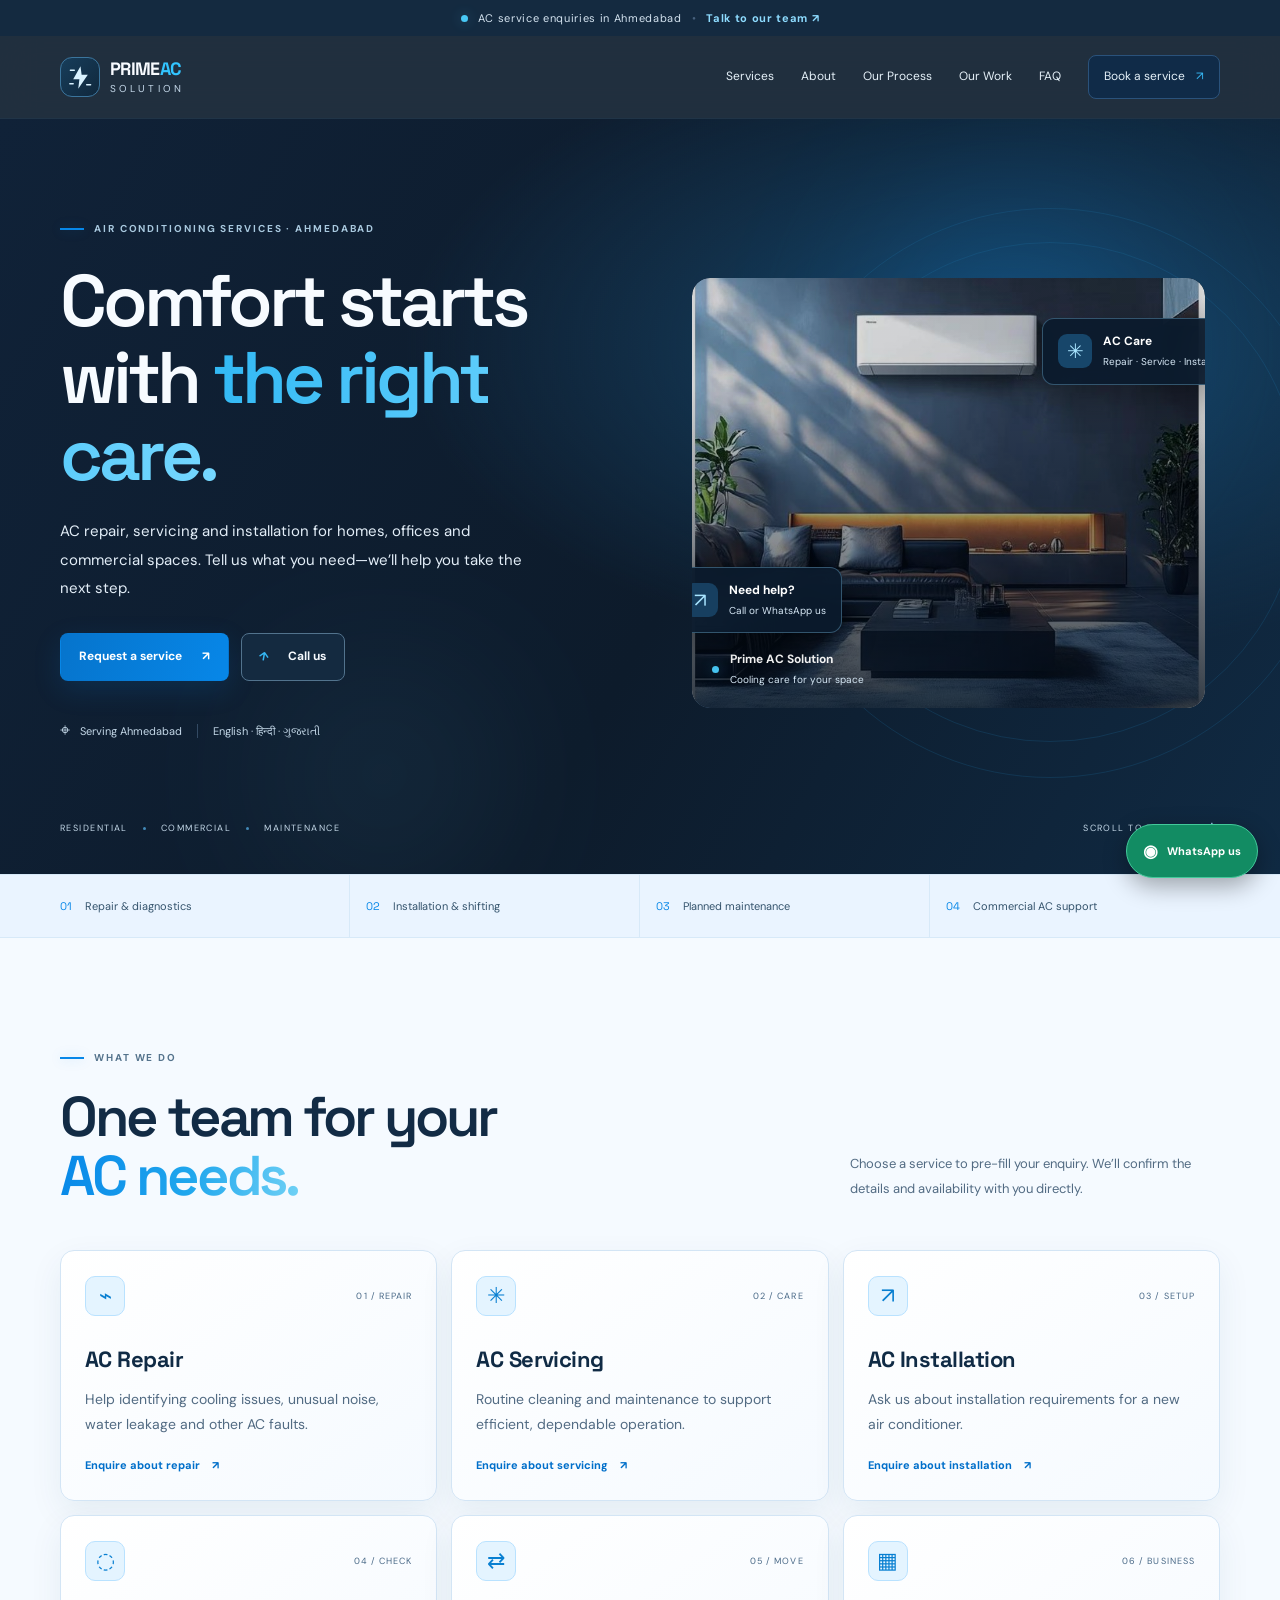
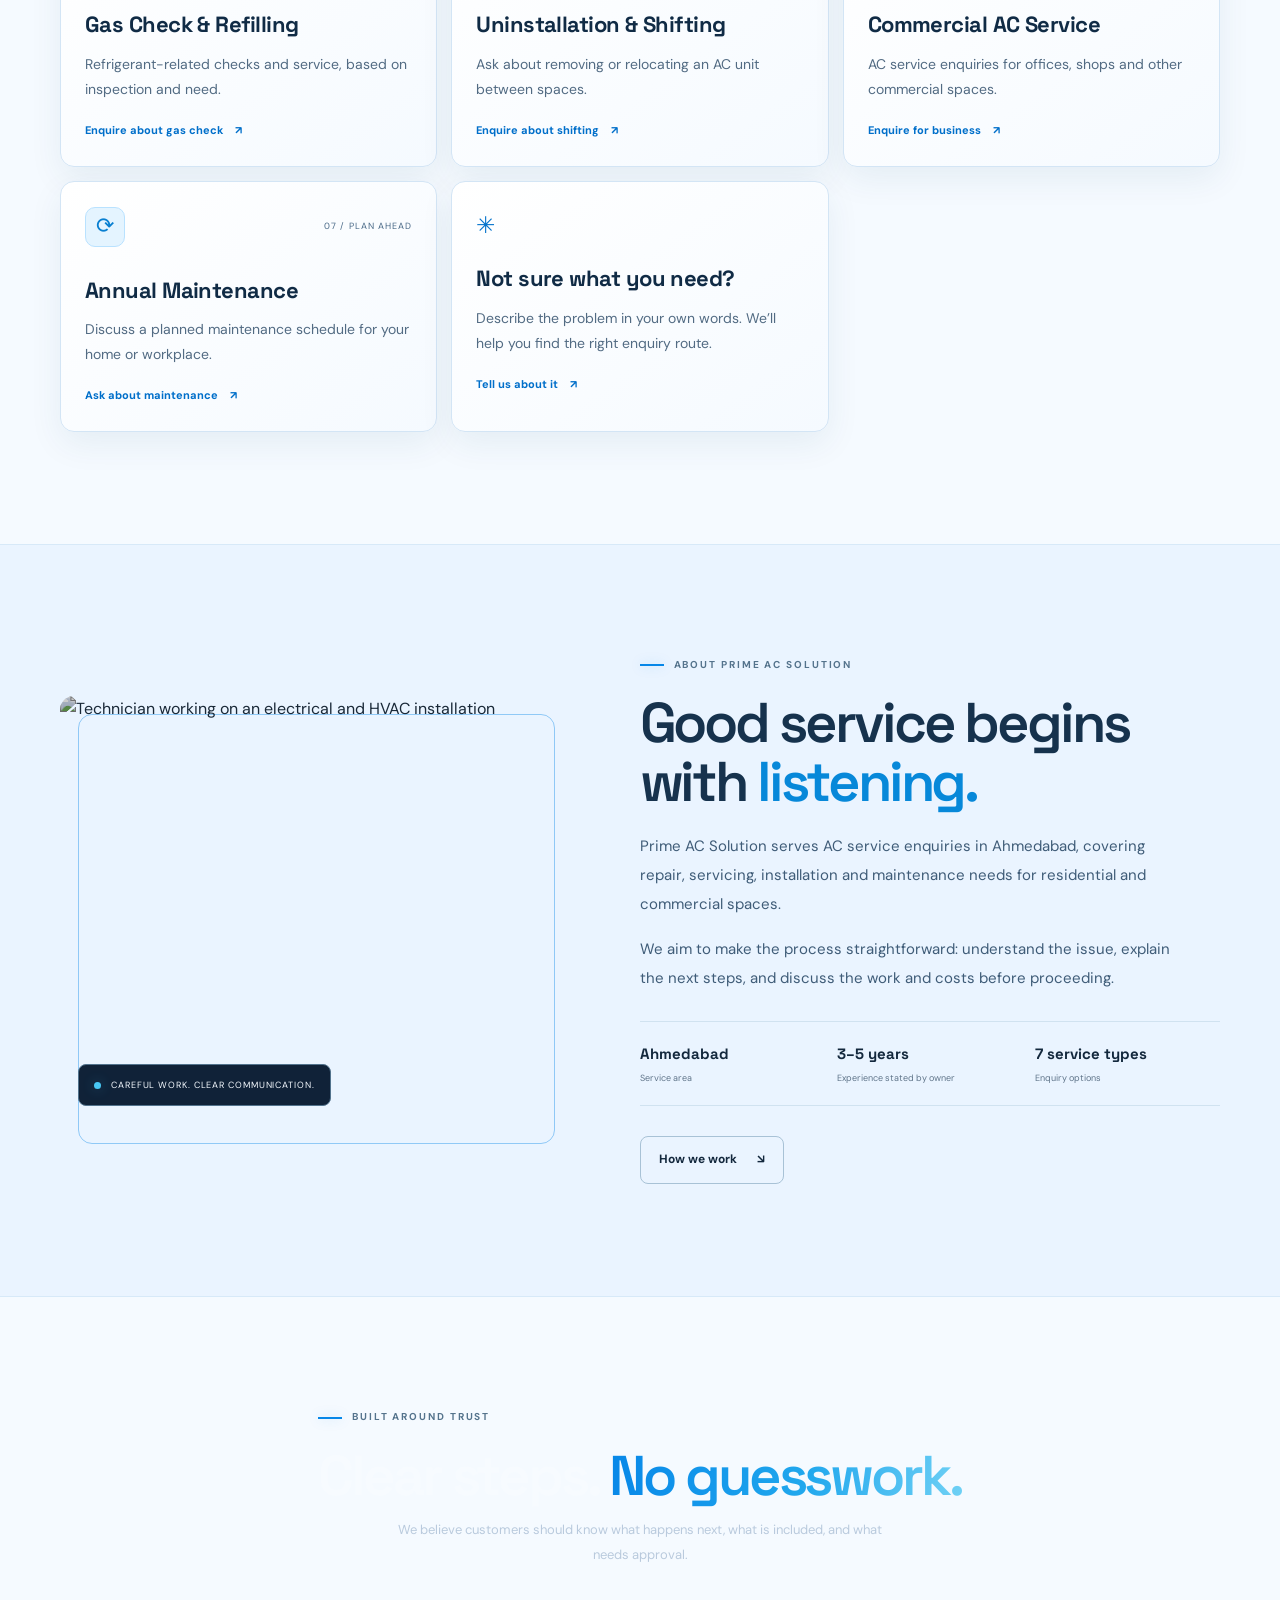
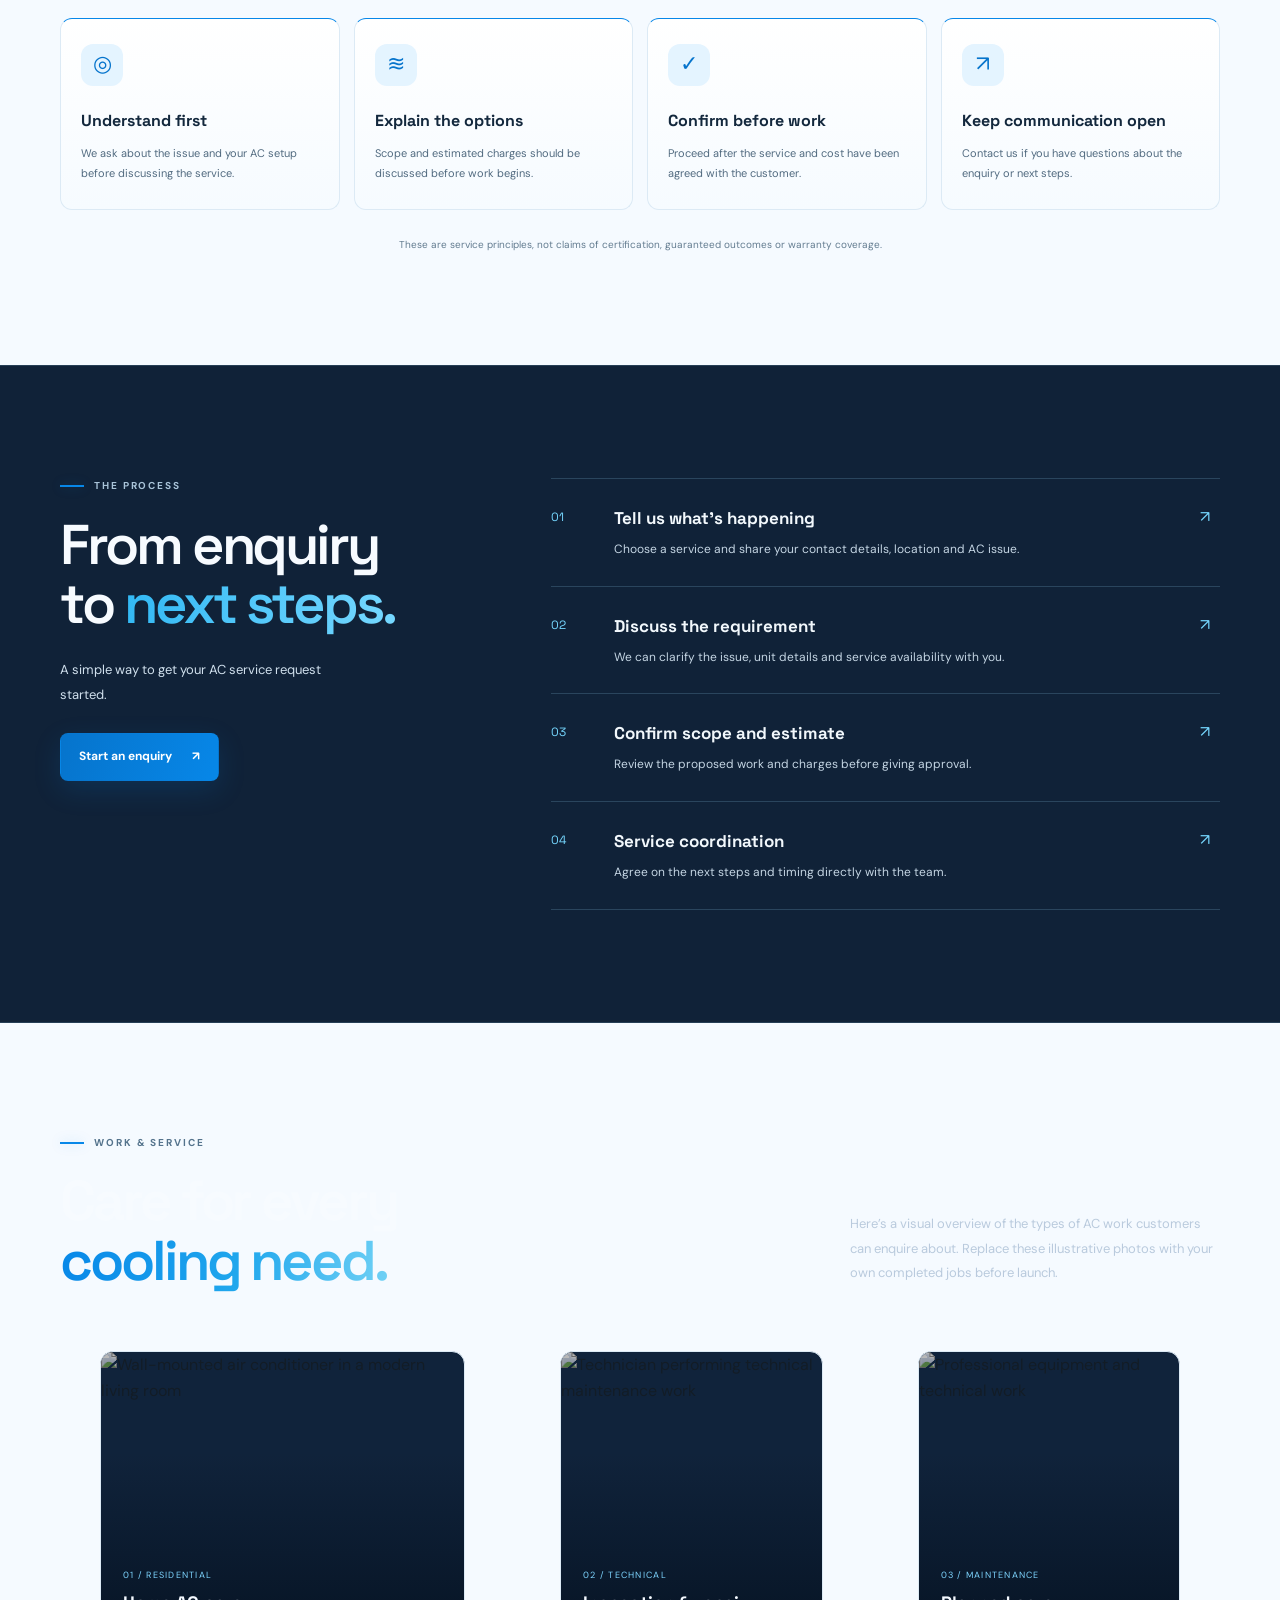
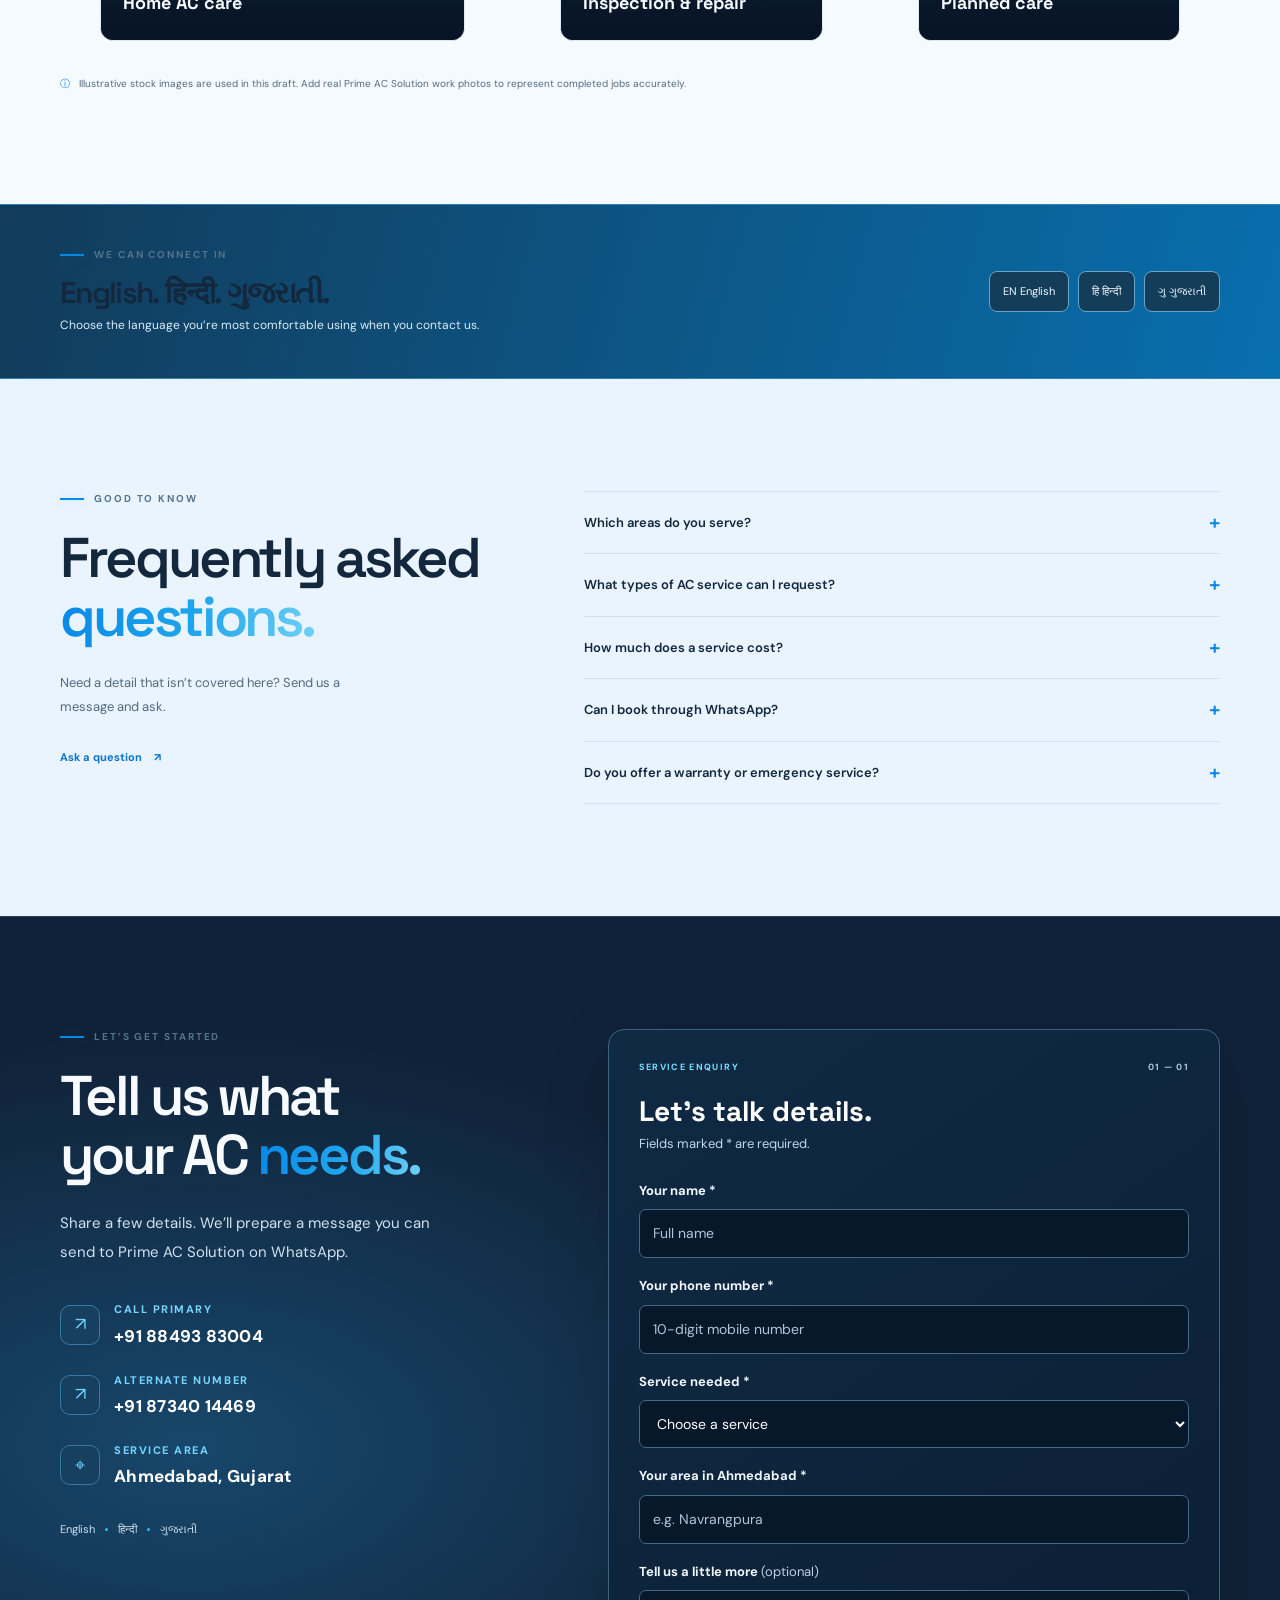
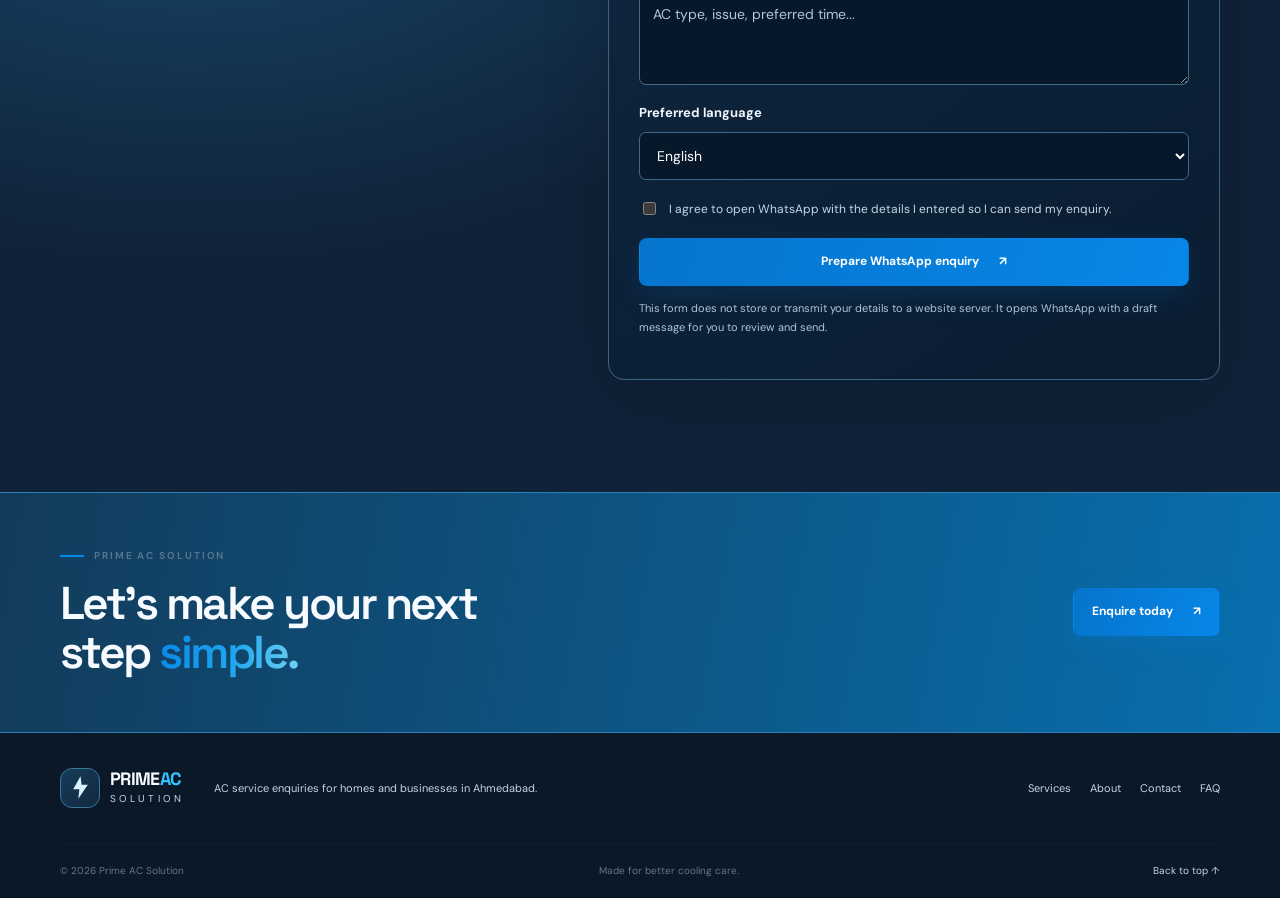
==== commit afbfb8bf: "Update index.html" ====
--- a/index.html
+++ b/index.html
@@ -57,7 +57,7 @@
         </div>
         <div class="hero-visual reveal reveal-delay">
           <div class="visual-frame">
-            <img src="assets/ac-wallpaper.jpg" alt="Wall-mounted split air conditioner in a modern dark blue living room" fetchpriority="high">
+            <img src="ac-wallpaper.jpg" alt="Wall-mounted split air conditioner in a modern dark blue living room" fetchpriority="high">
             <div class="visual-shade"></div>
             <div class="visual-label"><span class="status-light"></span><span><b>Prime AC Solution</b><small>Cooling care for your space</small></span></div>
             <div class="floating-chip chip-top"><span class="chip-icon">✳</span><span><b>AC Care</b><small>Repair · Service · Install</small></span></div>
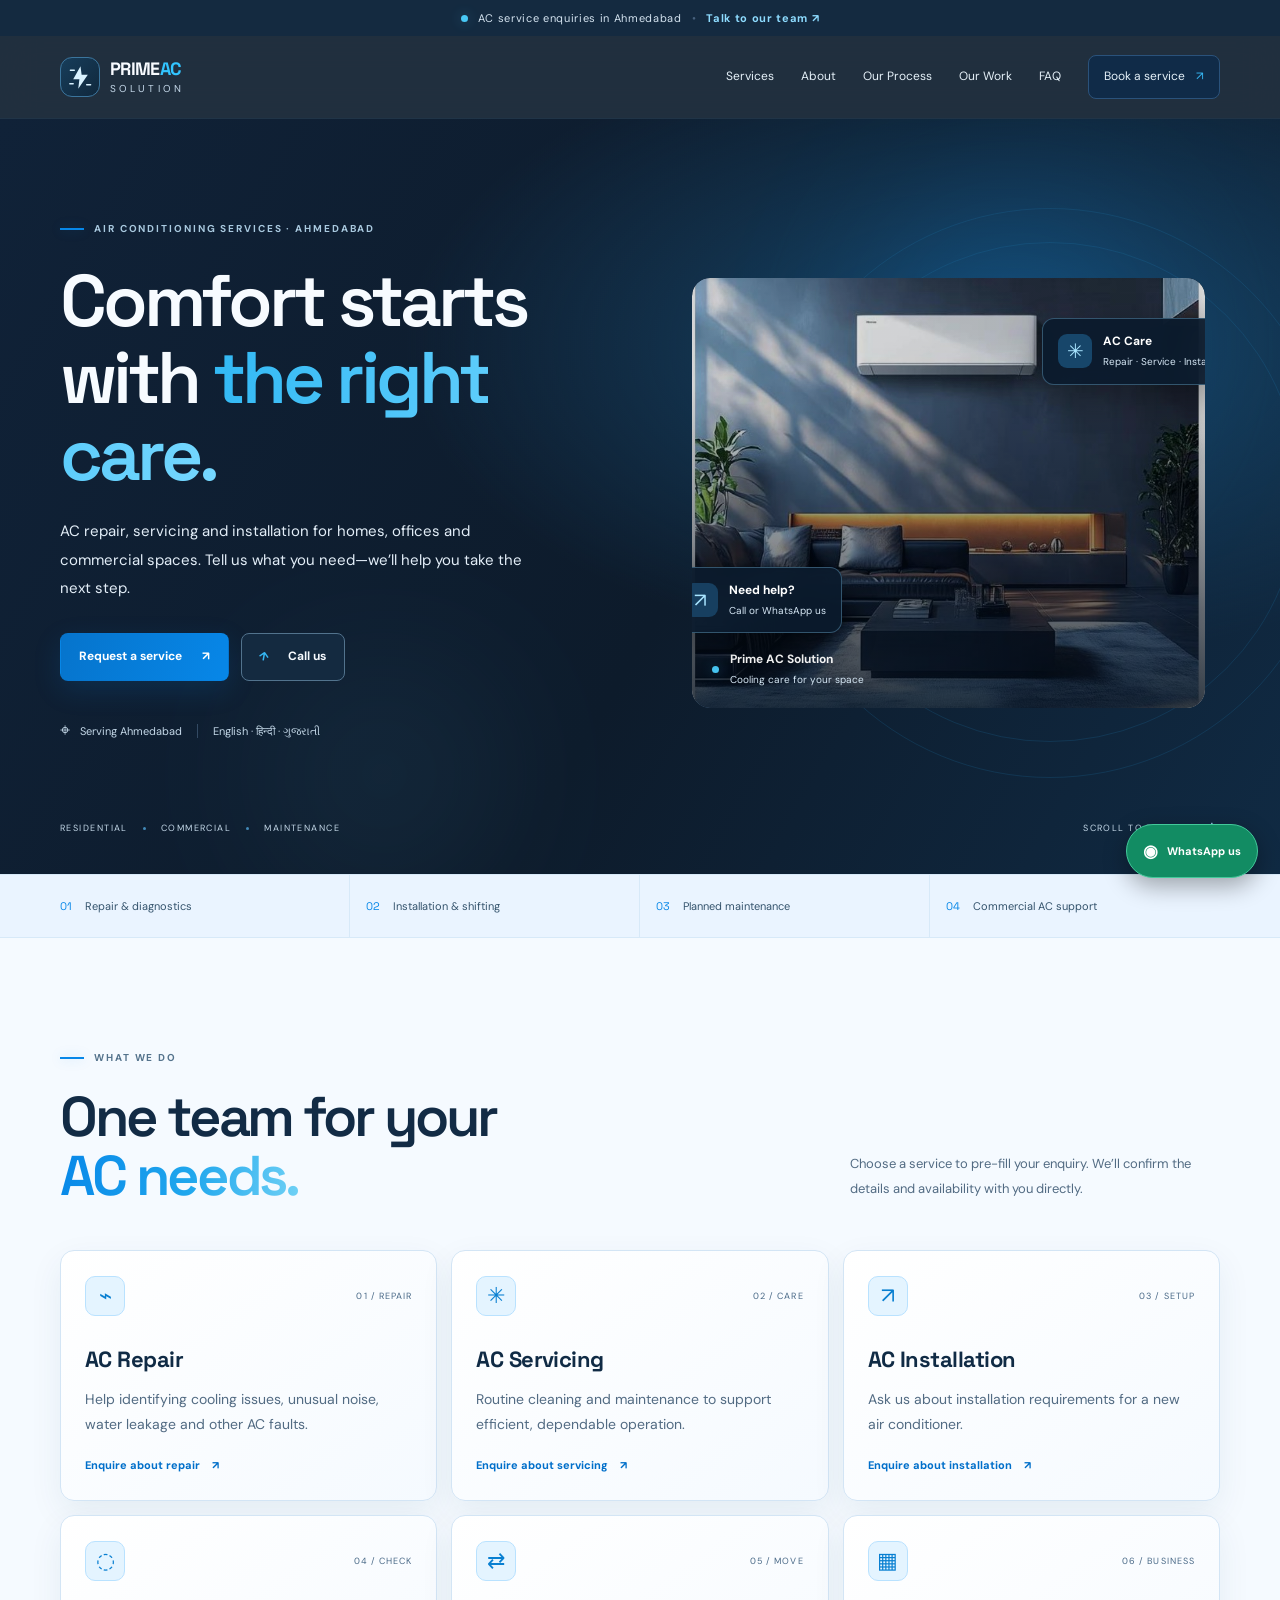
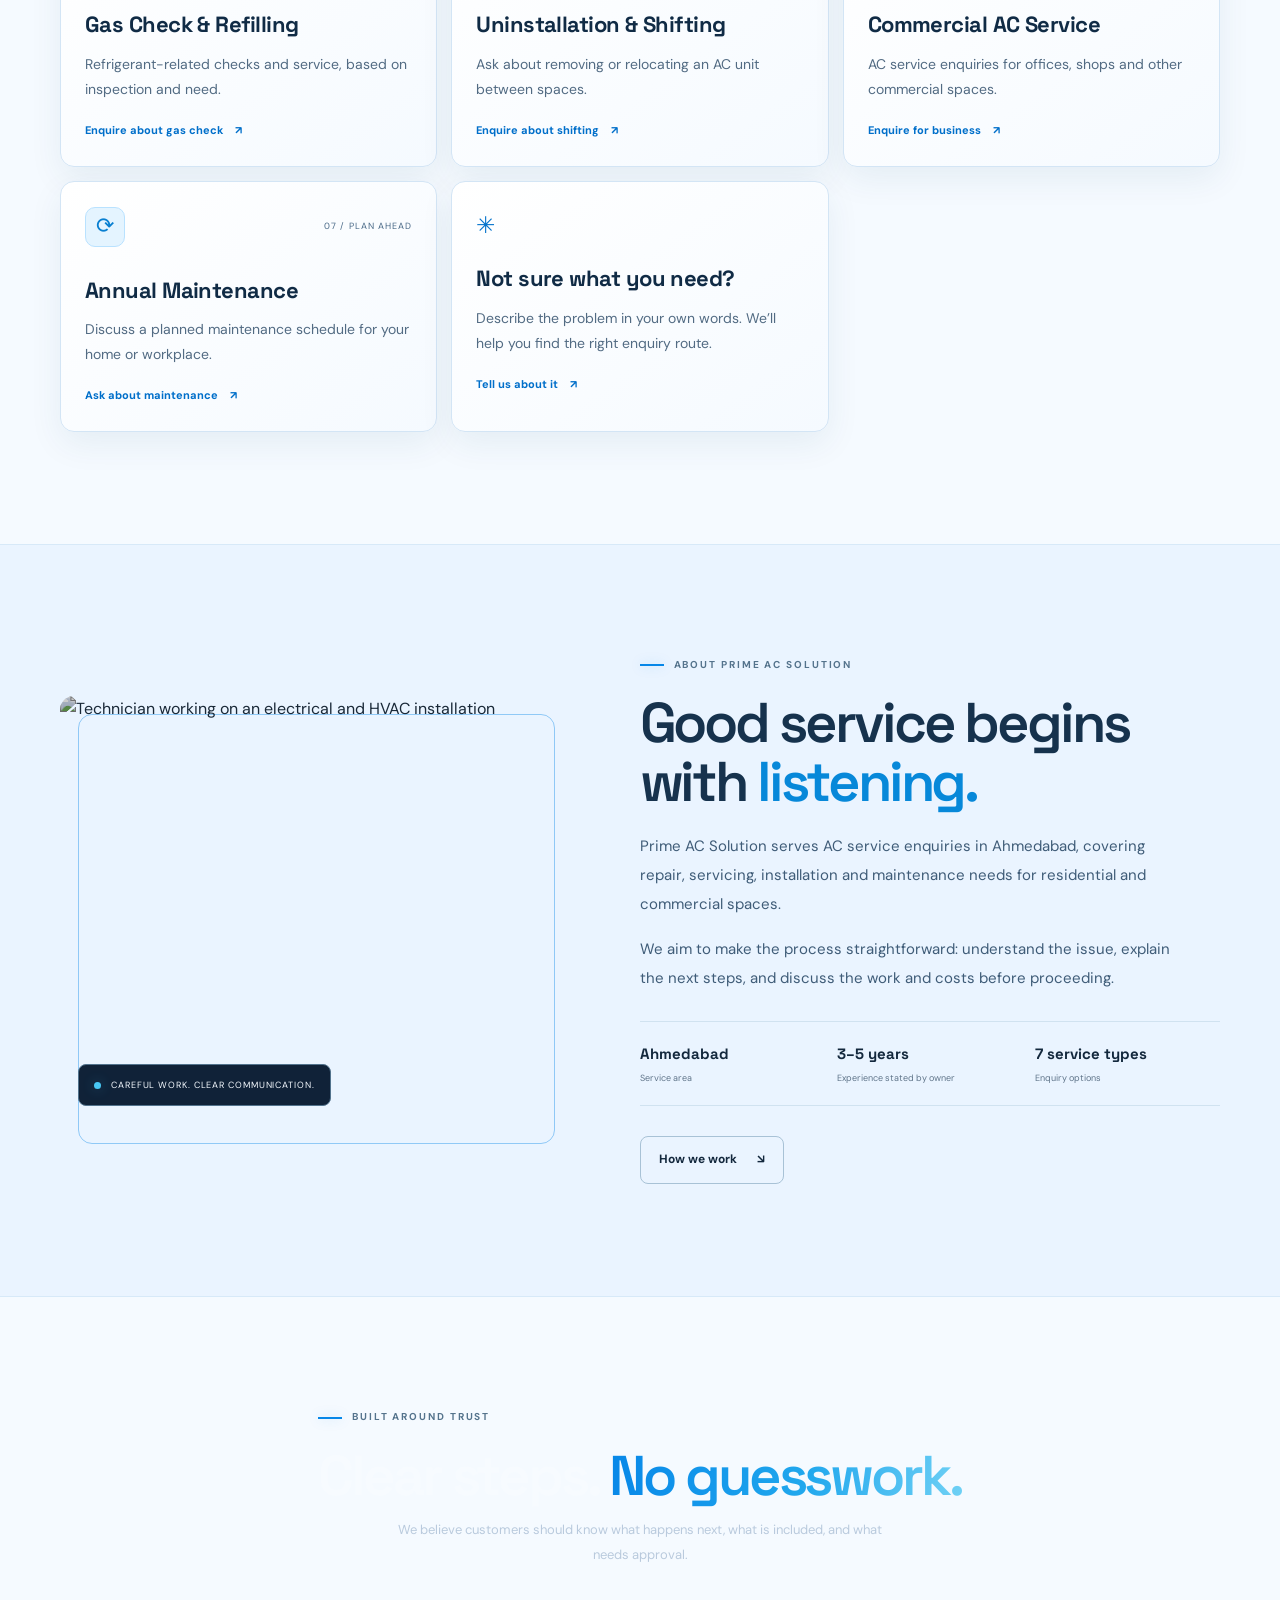
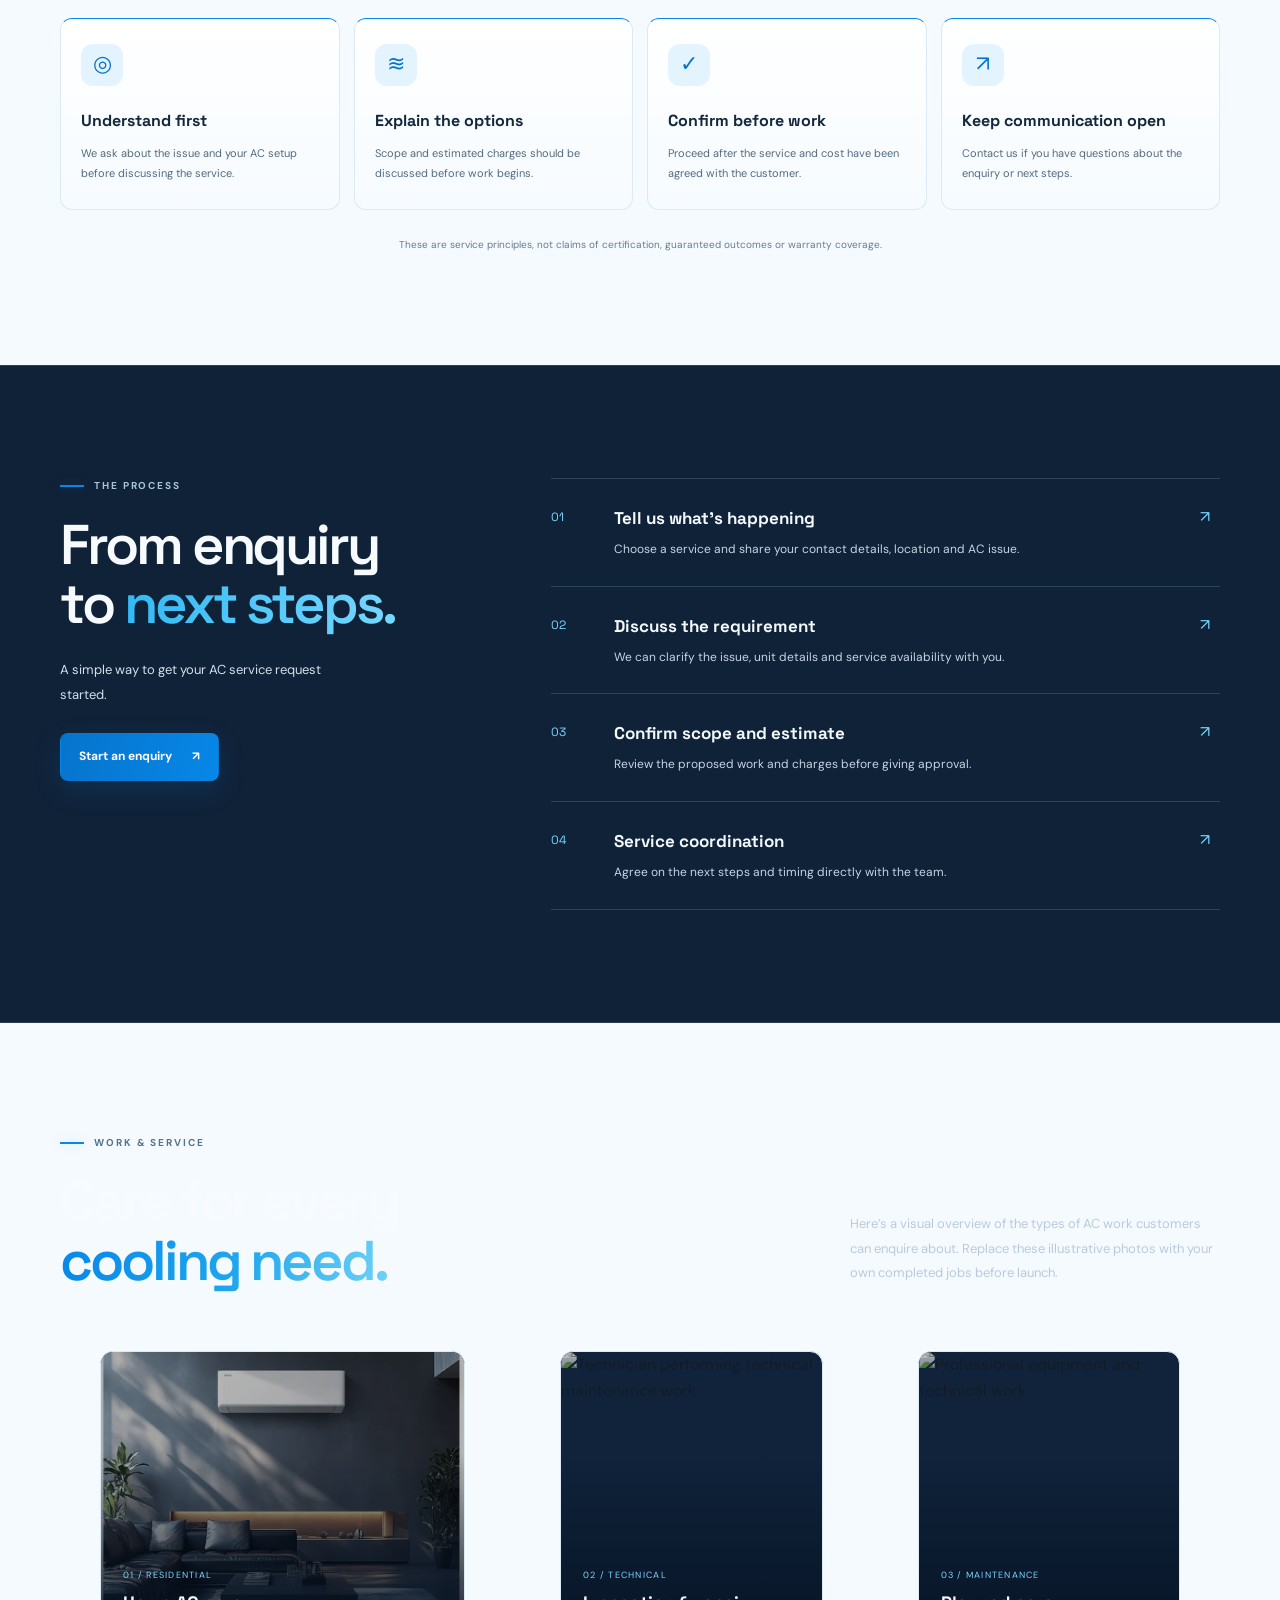
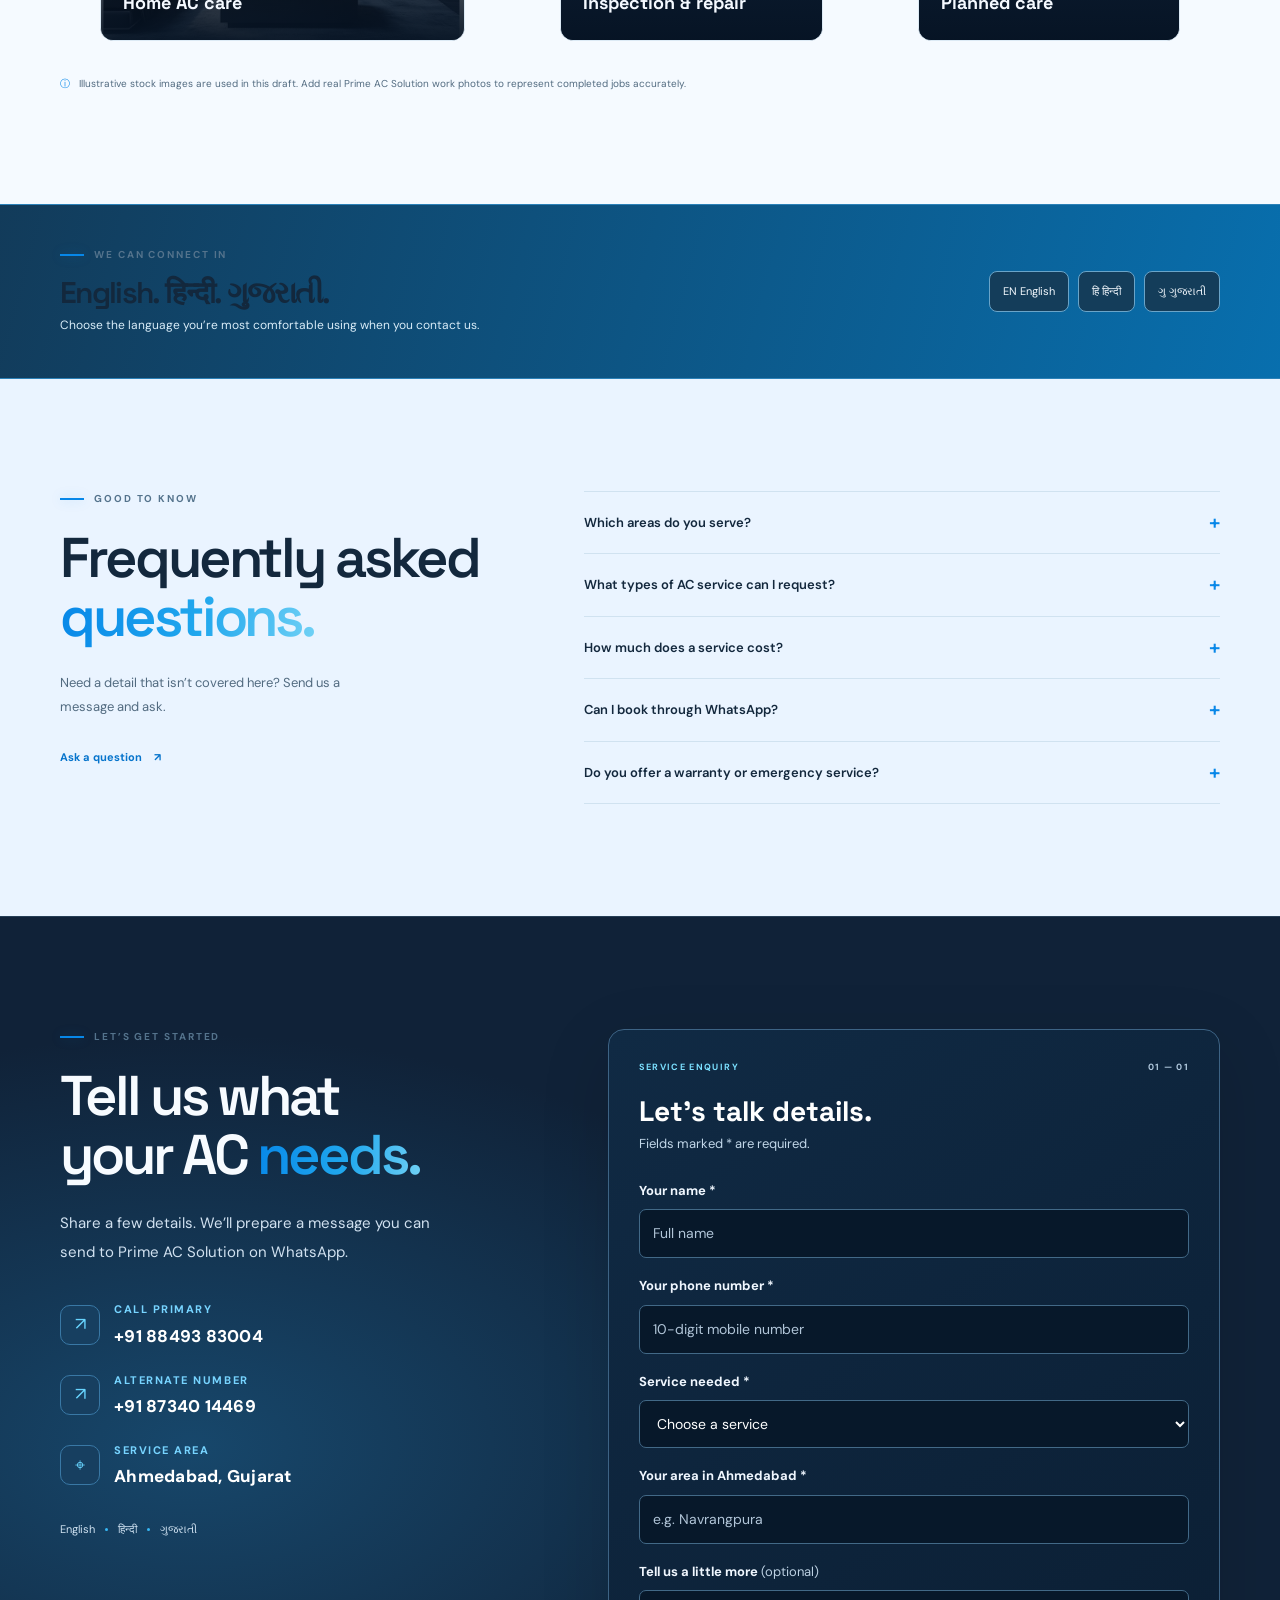
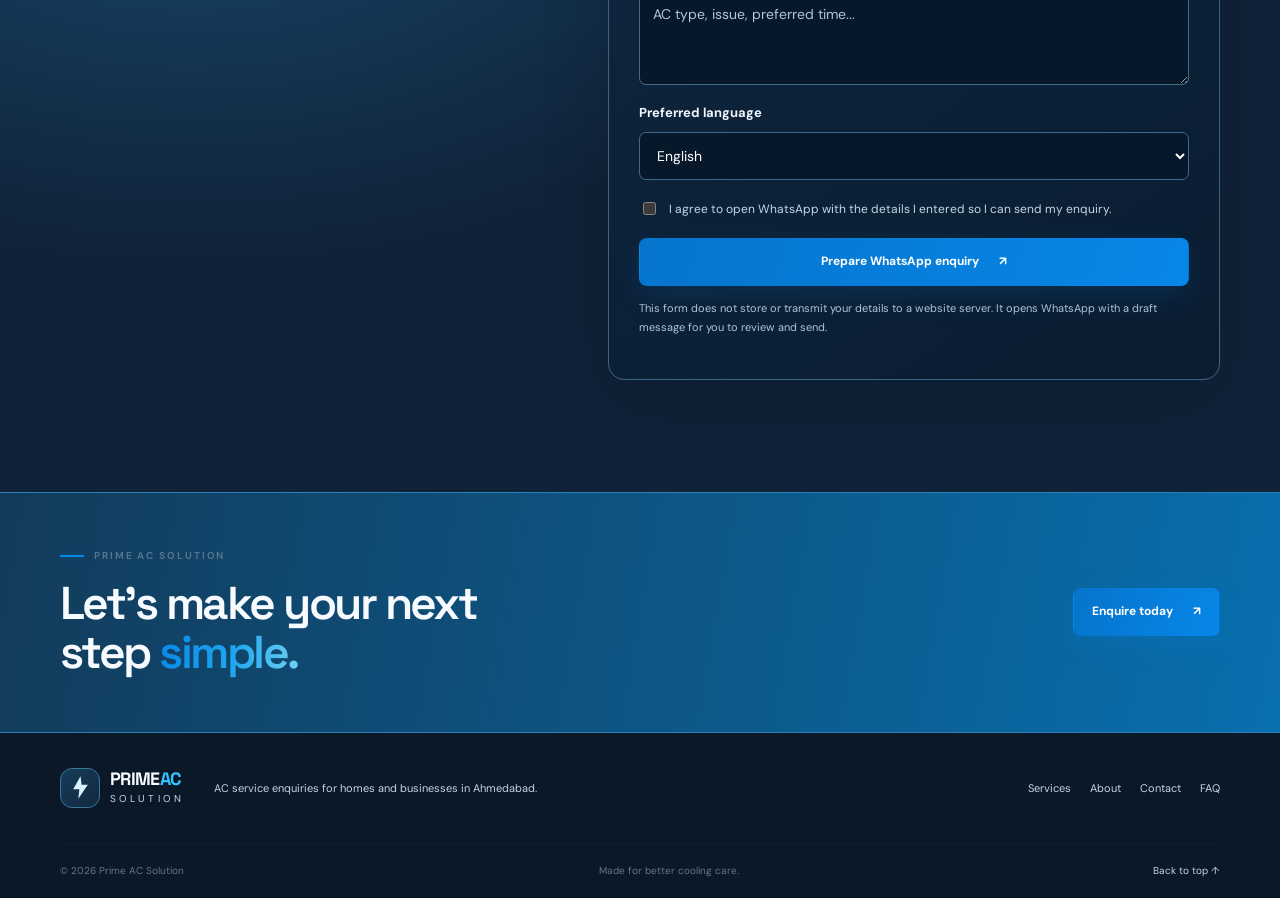
==== commit 623ed7e2: "Update index.html" ====
--- a/index.html
+++ b/index.html
@@ -137,7 +137,7 @@
       <div class="wrap">
         <div class="section-heading reveal"><div><div class="eyebrow"><span class="eyebrow-line"></span> WORK & SERVICE</div><h2>Care for every<br><span class="gradient-text">cooling need.</span></h2></div><p>Here’s a visual overview of the types of AC work customers can enquire about. Replace these illustrative photos with your own completed jobs before launch.</p></div>
         <div class="work-grid">
-          <figure class="work-card work-large reveal"><img src="assets/ac-wallpaper.jpg" alt="Wall-mounted air conditioner in a modern living room" loading="lazy"><figcaption><span>01 / RESIDENTIAL</span><b>Home AC care</b></figcaption></figure>
+          <figure class="work-card work-large reveal"><img src="ac-wallpaper.jpg" alt="Wall-mounted air conditioner in a modern living room" loading="lazy"><figcaption><span>01 / RESIDENTIAL</span><b>Home AC care</b></figcaption></figure>
           <figure class="work-card reveal"><img src="https://images.unsplash.com/photo-1581092160562-40aa08e78837?auto=format&fit=crop&w=900&q=80" alt="Technician performing technical maintenance work" loading="lazy"><figcaption><span>02 / TECHNICAL</span><b>Inspection & repair</b></figcaption></figure>
           <figure class="work-card reveal"><img src="https://images.unsplash.com/photo-1581092921461-eab62e97a780?auto=format&fit=crop&w=900&q=80" alt="Professional equipment and technical work" loading="lazy"><figcaption><span>03 / MAINTENANCE</span><b>Planned care</b></figcaption></figure>
         </div>
